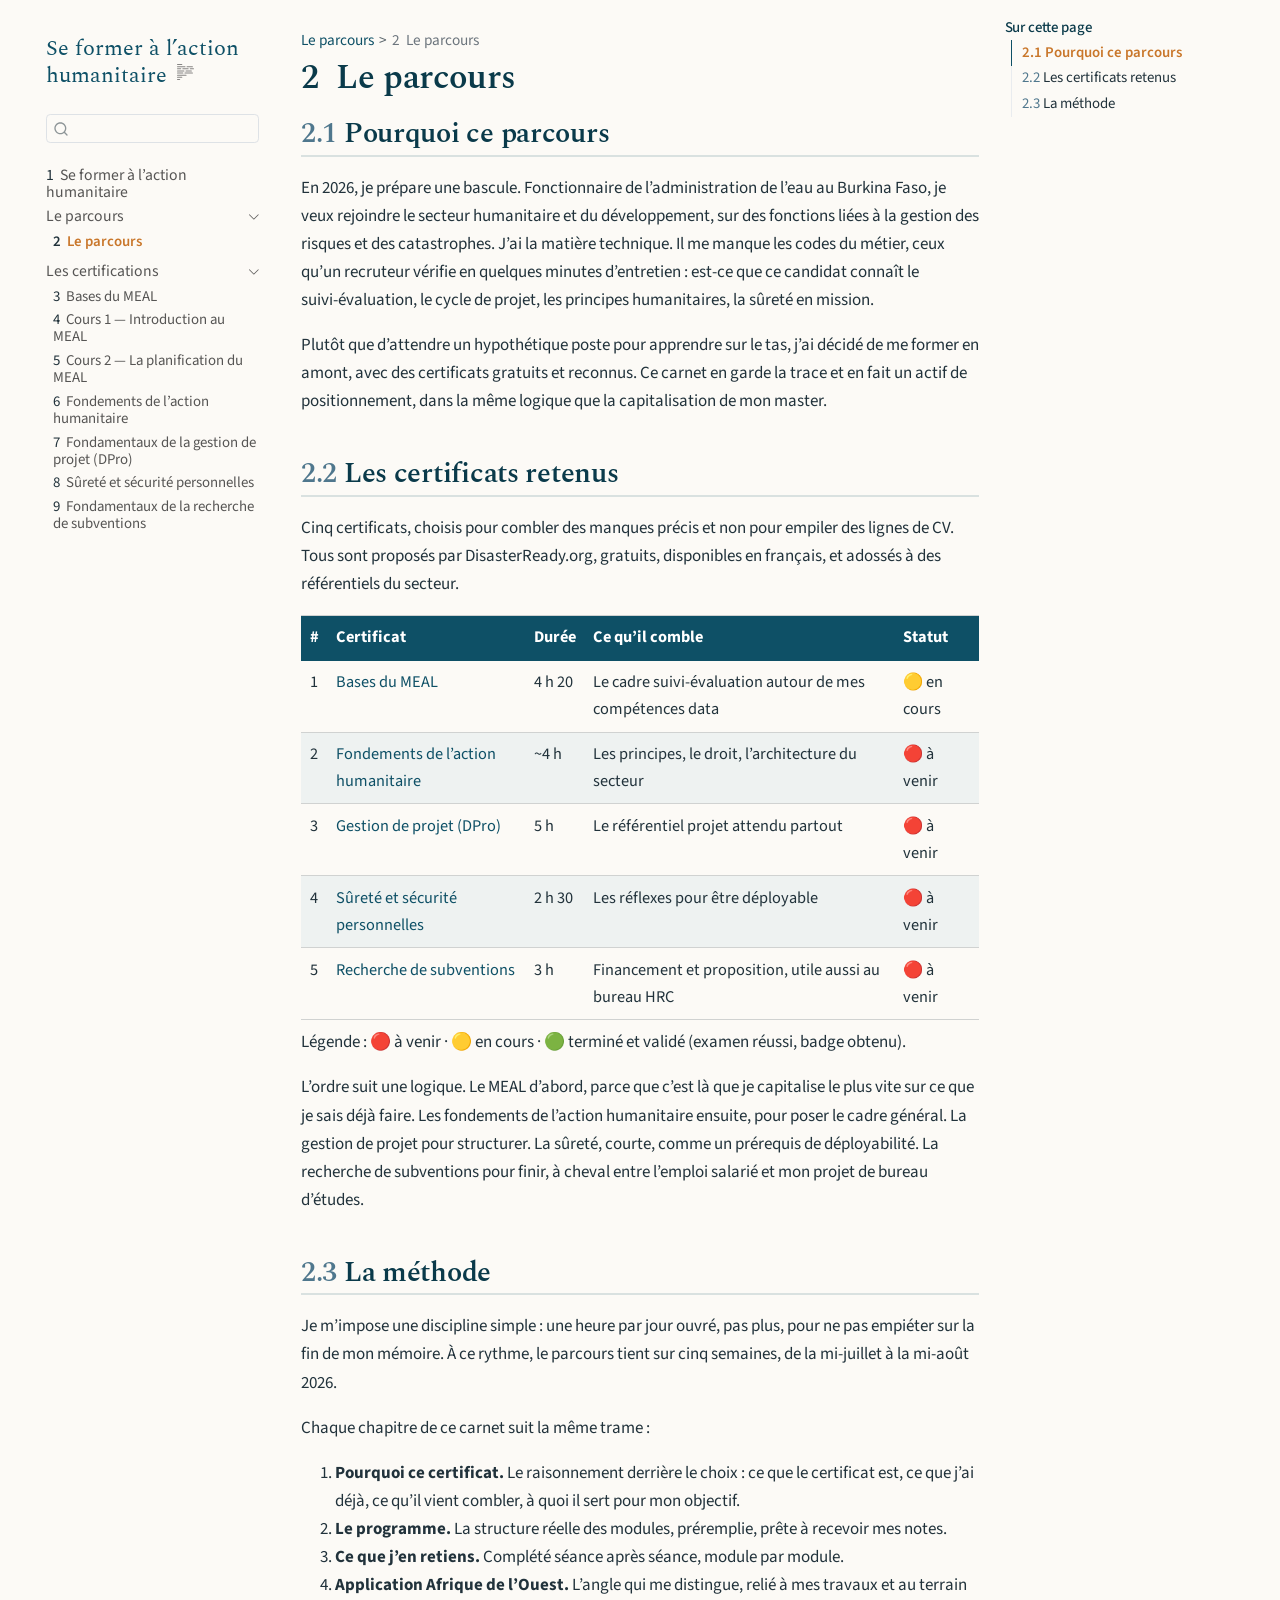
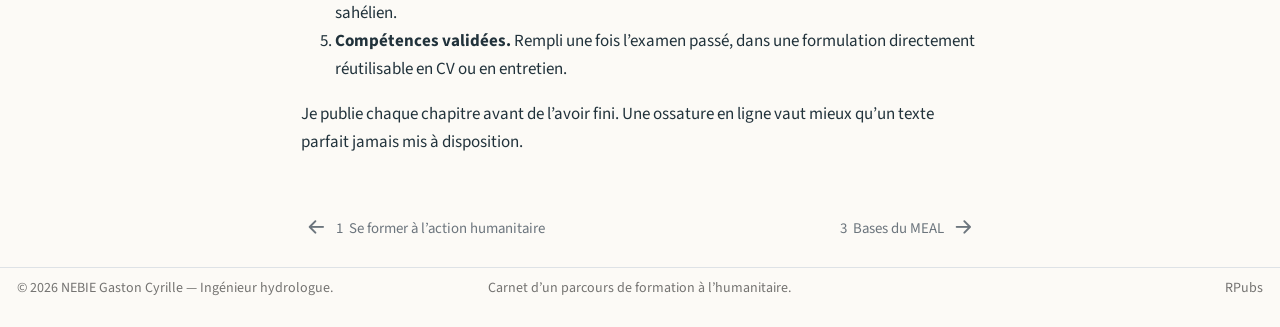
==== docs/00_le_parcours.html @ e4b35614 "Ajoute la fiche du cours 2 MEAL: la planification Fiche de revision autonome: plan de suivi et ses c" ====
<!DOCTYPE html>
<html xmlns="http://www.w3.org/1999/xhtml" lang="fr" xml:lang="fr"><head>

<meta charset="utf-8">
<meta name="generator" content="quarto-1.6.42">

<meta name="viewport" content="width=device-width, initial-scale=1.0, user-scalable=yes">


<title>2&nbsp; Le parcours – Se former à l'action humanitaire</title>
<style>
code{white-space: pre-wrap;}
span.smallcaps{font-variant: small-caps;}
div.columns{display: flex; gap: min(4vw, 1.5em);}
div.column{flex: auto; overflow-x: auto;}
div.hanging-indent{margin-left: 1.5em; text-indent: -1.5em;}
ul.task-list{list-style: none;}
ul.task-list li input[type="checkbox"] {
  width: 0.8em;
  margin: 0 0.8em 0.2em -1em; /* quarto-specific, see https://github.com/quarto-dev/quarto-cli/issues/4556 */ 
  vertical-align: middle;
}
</style>


<script src="site_libs/quarto-nav/quarto-nav.js"></script>
<script src="site_libs/quarto-nav/headroom.min.js"></script>
<script src="site_libs/clipboard/clipboard.min.js"></script>
<script src="site_libs/quarto-search/autocomplete.umd.js"></script>
<script src="site_libs/quarto-search/fuse.min.js"></script>
<script src="site_libs/quarto-search/quarto-search.js"></script>
<meta name="quarto:offset" content="./">
<link href="./01_meal.html" rel="next">
<link href="./index.html" rel="prev">
<script src="site_libs/quarto-html/quarto.js"></script>
<script src="site_libs/quarto-html/popper.min.js"></script>
<script src="site_libs/quarto-html/tippy.umd.min.js"></script>
<script src="site_libs/quarto-html/anchor.min.js"></script>
<link href="site_libs/quarto-html/tippy.css" rel="stylesheet">
<link href="site_libs/quarto-html/quarto-syntax-highlighting-2f5df379a58b258e96c21c0638c20c03.css" rel="stylesheet" id="quarto-text-highlighting-styles">
<script src="site_libs/bootstrap/bootstrap.min.js"></script>
<link href="site_libs/bootstrap/bootstrap-icons.css" rel="stylesheet">
<link href="site_libs/bootstrap/bootstrap-fc1f64c0cba864bbd228f80e6de6ca9a.min.css" rel="stylesheet" append-hash="true" id="quarto-bootstrap" data-mode="light">
<script id="quarto-search-options" type="application/json">{
  "location": "sidebar",
  "copy-button": false,
  "collapse-after": 3,
  "panel-placement": "start",
  "type": "textbox",
  "limit": 50,
  "keyboard-shortcut": [
    "f",
    "/",
    "s"
  ],
  "show-item-context": false,
  "language": {
    "search-no-results-text": "Pas de résultats",
    "search-matching-documents-text": "documents trouvés",
    "search-copy-link-title": "Copier le lien vers la recherche",
    "search-hide-matches-text": "Cacher les correspondances additionnelles",
    "search-more-match-text": "correspondance de plus dans ce document",
    "search-more-matches-text": "correspondances de plus dans ce document",
    "search-clear-button-title": "Effacer",
    "search-text-placeholder": "",
    "search-detached-cancel-button-title": "Annuler",
    "search-submit-button-title": "Envoyer",
    "search-label": "Recherche"
  }
}</script>


</head>

<body class="nav-sidebar floating">

<div id="quarto-search-results"></div>
  <header id="quarto-header" class="headroom fixed-top">
  <nav class="quarto-secondary-nav">
    <div class="container-fluid d-flex">
      <button type="button" class="quarto-btn-toggle btn" data-bs-toggle="collapse" role="button" data-bs-target=".quarto-sidebar-collapse-item" aria-controls="quarto-sidebar" aria-expanded="false" aria-label="Basculer la barre latérale" onclick="if (window.quartoToggleHeadroom) { window.quartoToggleHeadroom(); }">
        <i class="bi bi-layout-text-sidebar-reverse"></i>
      </button>
        <nav class="quarto-page-breadcrumbs" aria-label="breadcrumb"><ol class="breadcrumb"><li class="breadcrumb-item"><a href="./00_le_parcours.html">Le parcours</a></li><li class="breadcrumb-item"><a href="./00_le_parcours.html"><span class="chapter-number">2</span>&nbsp; <span class="chapter-title">Le parcours</span></a></li></ol></nav>
        <a class="flex-grow-1" role="navigation" data-bs-toggle="collapse" data-bs-target=".quarto-sidebar-collapse-item" aria-controls="quarto-sidebar" aria-expanded="false" aria-label="Basculer la barre latérale" onclick="if (window.quartoToggleHeadroom) { window.quartoToggleHeadroom(); }">      
        </a>
      <button type="button" class="btn quarto-search-button" aria-label="Recherche" onclick="window.quartoOpenSearch();">
        <i class="bi bi-search"></i>
      </button>
    </div>
  </nav>
</header>
<!-- content -->
<div id="quarto-content" class="quarto-container page-columns page-rows-contents page-layout-article">
<!-- sidebar -->
  <nav id="quarto-sidebar" class="sidebar collapse collapse-horizontal quarto-sidebar-collapse-item sidebar-navigation floating overflow-auto">
    <div class="pt-lg-2 mt-2 text-left sidebar-header">
    <div class="sidebar-title mb-0 py-0">
      <a href="./">Se former à l’action humanitaire</a> 
        <div class="sidebar-tools-main">
  <a href="" class="quarto-reader-toggle quarto-navigation-tool px-1" onclick="window.quartoToggleReader(); return false;" title="Basculer en mode lecteur">
  <div class="quarto-reader-toggle-btn">
  <i class="bi"></i>
  </div>
</a>
</div>
    </div>
      </div>
        <div class="mt-2 flex-shrink-0 align-items-center">
        <div class="sidebar-search">
        <div id="quarto-search" class="" title="Recherche"></div>
        </div>
        </div>
    <div class="sidebar-menu-container"> 
    <ul class="list-unstyled mt-1">
        <li class="sidebar-item">
  <div class="sidebar-item-container"> 
  <a href="./index.html" class="sidebar-item-text sidebar-link">
 <span class="menu-text"><span class="chapter-number">1</span>&nbsp; <span class="chapter-title">Se former à l’action humanitaire</span></span></a>
  </div>
</li>
        <li class="sidebar-item sidebar-item-section">
      <div class="sidebar-item-container"> 
            <a class="sidebar-item-text sidebar-link text-start" data-bs-toggle="collapse" data-bs-target="#quarto-sidebar-section-1" role="navigation" aria-expanded="true">
 <span class="menu-text">Le parcours</span></a>
          <a class="sidebar-item-toggle text-start" data-bs-toggle="collapse" data-bs-target="#quarto-sidebar-section-1" role="navigation" aria-expanded="true" aria-label="Basculer la section">
            <i class="bi bi-chevron-right ms-2"></i>
          </a> 
      </div>
      <ul id="quarto-sidebar-section-1" class="collapse list-unstyled sidebar-section depth1 show">  
          <li class="sidebar-item">
  <div class="sidebar-item-container"> 
  <a href="./00_le_parcours.html" class="sidebar-item-text sidebar-link active">
 <span class="menu-text"><span class="chapter-number">2</span>&nbsp; <span class="chapter-title">Le parcours</span></span></a>
  </div>
</li>
      </ul>
  </li>
        <li class="sidebar-item sidebar-item-section">
      <div class="sidebar-item-container"> 
            <a class="sidebar-item-text sidebar-link text-start" data-bs-toggle="collapse" data-bs-target="#quarto-sidebar-section-2" role="navigation" aria-expanded="true">
 <span class="menu-text">Les certifications</span></a>
          <a class="sidebar-item-toggle text-start" data-bs-toggle="collapse" data-bs-target="#quarto-sidebar-section-2" role="navigation" aria-expanded="true" aria-label="Basculer la section">
            <i class="bi bi-chevron-right ms-2"></i>
          </a> 
      </div>
      <ul id="quarto-sidebar-section-2" class="collapse list-unstyled sidebar-section depth1 show">  
          <li class="sidebar-item">
  <div class="sidebar-item-container"> 
  <a href="./01_meal.html" class="sidebar-item-text sidebar-link">
 <span class="menu-text"><span class="chapter-number">3</span>&nbsp; <span class="chapter-title">Bases du MEAL</span></span></a>
  </div>
</li>
          <li class="sidebar-item">
  <div class="sidebar-item-container"> 
  <a href="./01_meal_c1_introduction.html" class="sidebar-item-text sidebar-link">
 <span class="menu-text"><span class="chapter-number">4</span>&nbsp; <span class="chapter-title">Cours 1 — Introduction au MEAL</span></span></a>
  </div>
</li>
          <li class="sidebar-item">
  <div class="sidebar-item-container"> 
  <a href="./01_meal_c2_planification.html" class="sidebar-item-text sidebar-link">
 <span class="menu-text"><span class="chapter-number">5</span>&nbsp; <span class="chapter-title">Cours 2 — La planification du MEAL</span></span></a>
  </div>
</li>
          <li class="sidebar-item">
  <div class="sidebar-item-container"> 
  <a href="./02_action_humanitaire.html" class="sidebar-item-text sidebar-link">
 <span class="menu-text"><span class="chapter-number">6</span>&nbsp; <span class="chapter-title">Fondements de l’action humanitaire</span></span></a>
  </div>
</li>
          <li class="sidebar-item">
  <div class="sidebar-item-container"> 
  <a href="./03_gestion_projet.html" class="sidebar-item-text sidebar-link">
 <span class="menu-text"><span class="chapter-number">7</span>&nbsp; <span class="chapter-title">Fondamentaux de la gestion de projet (DPro)</span></span></a>
  </div>
</li>
          <li class="sidebar-item">
  <div class="sidebar-item-container"> 
  <a href="./04_surete_securite.html" class="sidebar-item-text sidebar-link">
 <span class="menu-text"><span class="chapter-number">8</span>&nbsp; <span class="chapter-title">Sûreté et sécurité personnelles</span></span></a>
  </div>
</li>
          <li class="sidebar-item">
  <div class="sidebar-item-container"> 
  <a href="./05_recherche_subventions.html" class="sidebar-item-text sidebar-link">
 <span class="menu-text"><span class="chapter-number">9</span>&nbsp; <span class="chapter-title">Fondamentaux de la recherche de subventions</span></span></a>
  </div>
</li>
      </ul>
  </li>
    </ul>
    </div>
</nav>
<div id="quarto-sidebar-glass" class="quarto-sidebar-collapse-item" data-bs-toggle="collapse" data-bs-target=".quarto-sidebar-collapse-item"></div>
<!-- margin-sidebar -->
    <div id="quarto-margin-sidebar" class="sidebar margin-sidebar">
        <nav id="TOC" role="doc-toc" class="toc-active">
    <h2 id="toc-title">Sur cette page</h2>
   
  <ul>
  <li><a href="#pourquoi-ce-parcours" id="toc-pourquoi-ce-parcours" class="nav-link active" data-scroll-target="#pourquoi-ce-parcours"><span class="header-section-number">2.1</span> Pourquoi ce parcours</a></li>
  <li><a href="#les-certificats-retenus" id="toc-les-certificats-retenus" class="nav-link" data-scroll-target="#les-certificats-retenus"><span class="header-section-number">2.2</span> Les certificats retenus</a></li>
  <li><a href="#la-méthode" id="toc-la-méthode" class="nav-link" data-scroll-target="#la-méthode"><span class="header-section-number">2.3</span> La méthode</a></li>
  </ul>
</nav>
    </div>
<!-- main -->
<main class="content" id="quarto-document-content">

<header id="title-block-header" class="quarto-title-block default"><nav class="quarto-page-breadcrumbs quarto-title-breadcrumbs d-none d-lg-block" aria-label="breadcrumb"><ol class="breadcrumb"><li class="breadcrumb-item"><a href="./00_le_parcours.html">Le parcours</a></li><li class="breadcrumb-item"><a href="./00_le_parcours.html"><span class="chapter-number">2</span>&nbsp; <span class="chapter-title">Le parcours</span></a></li></ol></nav>
<div class="quarto-title">
<h1 class="title"><span class="chapter-number">2</span>&nbsp; <span class="chapter-title">Le parcours</span></h1>
</div>



<div class="quarto-title-meta">

    
  
    
  </div>
  


</header>


<section id="pourquoi-ce-parcours" class="level2" data-number="2.1">
<h2 data-number="2.1" class="anchored" data-anchor-id="pourquoi-ce-parcours"><span class="header-section-number">2.1</span> Pourquoi ce parcours</h2>
<p>En 2026, je prépare une bascule. Fonctionnaire de l’administration de l’eau au Burkina Faso, je veux rejoindre le secteur humanitaire et du développement, sur des fonctions liées à la gestion des risques et des catastrophes. J’ai la matière technique. Il me manque les codes du métier, ceux qu’un recruteur vérifie en quelques minutes d’entretien : est-ce que ce candidat connaît le suivi-évaluation, le cycle de projet, les principes humanitaires, la sûreté en mission.</p>
<p>Plutôt que d’attendre un hypothétique poste pour apprendre sur le tas, j’ai décidé de me former en amont, avec des certificats gratuits et reconnus. Ce carnet en garde la trace et en fait un actif de positionnement, dans la même logique que la capitalisation de mon master.</p>
</section>
<section id="les-certificats-retenus" class="level2" data-number="2.2">
<h2 data-number="2.2" class="anchored" data-anchor-id="les-certificats-retenus"><span class="header-section-number">2.2</span> Les certificats retenus</h2>
<p>Cinq certificats, choisis pour combler des manques précis et non pour empiler des lignes de CV. Tous sont proposés par DisasterReady.org, gratuits, disponibles en français, et adossés à des référentiels du secteur.</p>
<table class="caption-top table">
<thead>
<tr class="header">
<th>#</th>
<th>Certificat</th>
<th>Durée</th>
<th>Ce qu’il comble</th>
<th>Statut</th>
</tr>
</thead>
<tbody>
<tr class="odd">
<td>1</td>
<td><a href="./01_meal.html">Bases du MEAL</a></td>
<td>4 h 20</td>
<td>Le cadre suivi-évaluation autour de mes compétences data</td>
<td>🟡 en cours</td>
</tr>
<tr class="even">
<td>2</td>
<td><a href="./02_action_humanitaire.html">Fondements de l’action humanitaire</a></td>
<td>~4 h</td>
<td>Les principes, le droit, l’architecture du secteur</td>
<td>🔴 à venir</td>
</tr>
<tr class="odd">
<td>3</td>
<td><a href="./03_gestion_projet.html">Gestion de projet (DPro)</a></td>
<td>5 h</td>
<td>Le référentiel projet attendu partout</td>
<td>🔴 à venir</td>
</tr>
<tr class="even">
<td>4</td>
<td><a href="./04_surete_securite.html">Sûreté et sécurité personnelles</a></td>
<td>2 h 30</td>
<td>Les réflexes pour être déployable</td>
<td>🔴 à venir</td>
</tr>
<tr class="odd">
<td>5</td>
<td><a href="./05_recherche_subventions.html">Recherche de subventions</a></td>
<td>3 h</td>
<td>Financement et proposition, utile aussi au bureau HRC</td>
<td>🔴 à venir</td>
</tr>
</tbody>
</table>
<p>Légende : 🔴 à venir · 🟡 en cours · 🟢 terminé et validé (examen réussi, badge obtenu).</p>
<p>L’ordre suit une logique. Le MEAL d’abord, parce que c’est là que je capitalise le plus vite sur ce que je sais déjà faire. Les fondements de l’action humanitaire ensuite, pour poser le cadre général. La gestion de projet pour structurer. La sûreté, courte, comme un prérequis de déployabilité. La recherche de subventions pour finir, à cheval entre l’emploi salarié et mon projet de bureau d’études.</p>
</section>
<section id="la-méthode" class="level2" data-number="2.3">
<h2 data-number="2.3" class="anchored" data-anchor-id="la-méthode"><span class="header-section-number">2.3</span> La méthode</h2>
<p>Je m’impose une discipline simple : une heure par jour ouvré, pas plus, pour ne pas empiéter sur la fin de mon mémoire. À ce rythme, le parcours tient sur cinq semaines, de la mi-juillet à la mi-août 2026.</p>
<p>Chaque chapitre de ce carnet suit la même trame :</p>
<ol type="1">
<li><strong>Pourquoi ce certificat.</strong> Le raisonnement derrière le choix : ce que le certificat est, ce que j’ai déjà, ce qu’il vient combler, à quoi il sert pour mon objectif.</li>
<li><strong>Le programme.</strong> La structure réelle des modules, préremplie, prête à recevoir mes notes.</li>
<li><strong>Ce que j’en retiens.</strong> Complété séance après séance, module par module.</li>
<li><strong>Application Afrique de l’Ouest.</strong> L’angle qui me distingue, relié à mes travaux et au terrain sahélien.</li>
<li><strong>Compétences validées.</strong> Rempli une fois l’examen passé, dans une formulation directement réutilisable en CV ou en entretien.</li>
</ol>
<p>Je publie chaque chapitre avant de l’avoir fini. Une ossature en ligne vaut mieux qu’un texte parfait jamais mis à disposition.</p>


</section>

</main> <!-- /main -->
<script id="quarto-html-after-body" type="application/javascript">
window.document.addEventListener("DOMContentLoaded", function (event) {
  const toggleBodyColorMode = (bsSheetEl) => {
    const mode = bsSheetEl.getAttribute("data-mode");
    const bodyEl = window.document.querySelector("body");
    if (mode === "dark") {
      bodyEl.classList.add("quarto-dark");
      bodyEl.classList.remove("quarto-light");
    } else {
      bodyEl.classList.add("quarto-light");
      bodyEl.classList.remove("quarto-dark");
    }
  }
  const toggleBodyColorPrimary = () => {
    const bsSheetEl = window.document.querySelector("link#quarto-bootstrap");
    if (bsSheetEl) {
      toggleBodyColorMode(bsSheetEl);
    }
  }
  toggleBodyColorPrimary();  
  const icon = "";
  const anchorJS = new window.AnchorJS();
  anchorJS.options = {
    placement: 'right',
    icon: icon
  };
  anchorJS.add('.anchored');
  const isCodeAnnotation = (el) => {
    for (const clz of el.classList) {
      if (clz.startsWith('code-annotation-')) {                     
        return true;
      }
    }
    return false;
  }
  const onCopySuccess = function(e) {
    // button target
    const button = e.trigger;
    // don't keep focus
    button.blur();
    // flash "checked"
    button.classList.add('code-copy-button-checked');
    var currentTitle = button.getAttribute("title");
    button.setAttribute("title", "Copié");
    let tooltip;
    if (window.bootstrap) {
      button.setAttribute("data-bs-toggle", "tooltip");
      button.setAttribute("data-bs-placement", "left");
      button.setAttribute("data-bs-title", "Copié");
      tooltip = new bootstrap.Tooltip(button, 
        { trigger: "manual", 
          customClass: "code-copy-button-tooltip",
          offset: [0, -8]});
      tooltip.show();    
    }
    setTimeout(function() {
      if (tooltip) {
        tooltip.hide();
        button.removeAttribute("data-bs-title");
        button.removeAttribute("data-bs-toggle");
        button.removeAttribute("data-bs-placement");
      }
      button.setAttribute("title", currentTitle);
      button.classList.remove('code-copy-button-checked');
    }, 1000);
    // clear code selection
    e.clearSelection();
  }
  const getTextToCopy = function(trigger) {
      const codeEl = trigger.previousElementSibling.cloneNode(true);
      for (const childEl of codeEl.children) {
        if (isCodeAnnotation(childEl)) {
          childEl.remove();
        }
      }
      return codeEl.innerText;
  }
  const clipboard = new window.ClipboardJS('.code-copy-button:not([data-in-quarto-modal])', {
    text: getTextToCopy
  });
  clipboard.on('success', onCopySuccess);
  if (window.document.getElementById('quarto-embedded-source-code-modal')) {
    const clipboardModal = new window.ClipboardJS('.code-copy-button[data-in-quarto-modal]', {
      text: getTextToCopy,
      container: window.document.getElementById('quarto-embedded-source-code-modal')
    });
    clipboardModal.on('success', onCopySuccess);
  }
    var localhostRegex = new RegExp(/^(?:http|https):\/\/localhost\:?[0-9]*\//);
    var mailtoRegex = new RegExp(/^mailto:/);
      var filterRegex = new RegExp('/' + window.location.host + '/');
    var isInternal = (href) => {
        return filterRegex.test(href) || localhostRegex.test(href) || mailtoRegex.test(href);
    }
    // Inspect non-navigation links and adorn them if external
 	var links = window.document.querySelectorAll('a[href]:not(.nav-link):not(.navbar-brand):not(.toc-action):not(.sidebar-link):not(.sidebar-item-toggle):not(.pagination-link):not(.no-external):not([aria-hidden]):not(.dropdown-item):not(.quarto-navigation-tool):not(.about-link)');
    for (var i=0; i<links.length; i++) {
      const link = links[i];
      if (!isInternal(link.href)) {
        // undo the damage that might have been done by quarto-nav.js in the case of
        // links that we want to consider external
        if (link.dataset.originalHref !== undefined) {
          link.href = link.dataset.originalHref;
        }
      }
    }
  function tippyHover(el, contentFn, onTriggerFn, onUntriggerFn) {
    const config = {
      allowHTML: true,
      maxWidth: 500,
      delay: 100,
      arrow: false,
      appendTo: function(el) {
          return el.parentElement;
      },
      interactive: true,
      interactiveBorder: 10,
      theme: 'quarto',
      placement: 'bottom-start',
    };
    if (contentFn) {
      config.content = contentFn;
    }
    if (onTriggerFn) {
      config.onTrigger = onTriggerFn;
    }
    if (onUntriggerFn) {
      config.onUntrigger = onUntriggerFn;
    }
    window.tippy(el, config); 
  }
  const noterefs = window.document.querySelectorAll('a[role="doc-noteref"]');
  for (var i=0; i<noterefs.length; i++) {
    const ref = noterefs[i];
    tippyHover(ref, function() {
      // use id or data attribute instead here
      let href = ref.getAttribute('data-footnote-href') || ref.getAttribute('href');
      try { href = new URL(href).hash; } catch {}
      const id = href.replace(/^#\/?/, "");
      const note = window.document.getElementById(id);
      if (note) {
        return note.innerHTML;
      } else {
        return "";
      }
    });
  }
  const xrefs = window.document.querySelectorAll('a.quarto-xref');
  const processXRef = (id, note) => {
    // Strip column container classes
    const stripColumnClz = (el) => {
      el.classList.remove("page-full", "page-columns");
      if (el.children) {
        for (const child of el.children) {
          stripColumnClz(child);
        }
      }
    }
    stripColumnClz(note)
    if (id === null || id.startsWith('sec-')) {
      // Special case sections, only their first couple elements
      const container = document.createElement("div");
      if (note.children && note.children.length > 2) {
        container.appendChild(note.children[0].cloneNode(true));
        for (let i = 1; i < note.children.length; i++) {
          const child = note.children[i];
          if (child.tagName === "P" && child.innerText === "") {
            continue;
          } else {
            container.appendChild(child.cloneNode(true));
            break;
          }
        }
        if (window.Quarto?.typesetMath) {
          window.Quarto.typesetMath(container);
        }
        return container.innerHTML
      } else {
        if (window.Quarto?.typesetMath) {
          window.Quarto.typesetMath(note);
        }
        return note.innerHTML;
      }
    } else {
      // Remove any anchor links if they are present
      const anchorLink = note.querySelector('a.anchorjs-link');
      if (anchorLink) {
        anchorLink.remove();
      }
      if (window.Quarto?.typesetMath) {
        window.Quarto.typesetMath(note);
      }
      if (note.classList.contains("callout")) {
        return note.outerHTML;
      } else {
        return note.innerHTML;
      }
    }
  }
  for (var i=0; i<xrefs.length; i++) {
    const xref = xrefs[i];
    tippyHover(xref, undefined, function(instance) {
      instance.disable();
      let url = xref.getAttribute('href');
      let hash = undefined; 
      if (url.startsWith('#')) {
        hash = url;
      } else {
        try { hash = new URL(url).hash; } catch {}
      }
      if (hash) {
        const id = hash.replace(/^#\/?/, "");
        const note = window.document.getElementById(id);
        if (note !== null) {
          try {
            const html = processXRef(id, note.cloneNode(true));
            instance.setContent(html);
          } finally {
            instance.enable();
            instance.show();
          }
        } else {
          // See if we can fetch this
          fetch(url.split('#')[0])
          .then(res => res.text())
          .then(html => {
            const parser = new DOMParser();
            const htmlDoc = parser.parseFromString(html, "text/html");
            const note = htmlDoc.getElementById(id);
            if (note !== null) {
              const html = processXRef(id, note);
              instance.setContent(html);
            } 
          }).finally(() => {
            instance.enable();
            instance.show();
          });
        }
      } else {
        // See if we can fetch a full url (with no hash to target)
        // This is a special case and we should probably do some content thinning / targeting
        fetch(url)
        .then(res => res.text())
        .then(html => {
          const parser = new DOMParser();
          const htmlDoc = parser.parseFromString(html, "text/html");
          const note = htmlDoc.querySelector('main.content');
          if (note !== null) {
            // This should only happen for chapter cross references
            // (since there is no id in the URL)
            // remove the first header
            if (note.children.length > 0 && note.children[0].tagName === "HEADER") {
              note.children[0].remove();
            }
            const html = processXRef(null, note);
            instance.setContent(html);
          } 
        }).finally(() => {
          instance.enable();
          instance.show();
        });
      }
    }, function(instance) {
    });
  }
      let selectedAnnoteEl;
      const selectorForAnnotation = ( cell, annotation) => {
        let cellAttr = 'data-code-cell="' + cell + '"';
        let lineAttr = 'data-code-annotation="' +  annotation + '"';
        const selector = 'span[' + cellAttr + '][' + lineAttr + ']';
        return selector;
      }
      const selectCodeLines = (annoteEl) => {
        const doc = window.document;
        const targetCell = annoteEl.getAttribute("data-target-cell");
        const targetAnnotation = annoteEl.getAttribute("data-target-annotation");
        const annoteSpan = window.document.querySelector(selectorForAnnotation(targetCell, targetAnnotation));
        const lines = annoteSpan.getAttribute("data-code-lines").split(",");
        const lineIds = lines.map((line) => {
          return targetCell + "-" + line;
        })
        let top = null;
        let height = null;
        let parent = null;
        if (lineIds.length > 0) {
            //compute the position of the single el (top and bottom and make a div)
            const el = window.document.getElementById(lineIds[0]);
            top = el.offsetTop;
            height = el.offsetHeight;
            parent = el.parentElement.parentElement;
          if (lineIds.length > 1) {
            const lastEl = window.document.getElementById(lineIds[lineIds.length - 1]);
            const bottom = lastEl.offsetTop + lastEl.offsetHeight;
            height = bottom - top;
          }
          if (top !== null && height !== null && parent !== null) {
            // cook up a div (if necessary) and position it 
            let div = window.document.getElementById("code-annotation-line-highlight");
            if (div === null) {
              div = window.document.createElement("div");
              div.setAttribute("id", "code-annotation-line-highlight");
              div.style.position = 'absolute';
              parent.appendChild(div);
            }
            div.style.top = top - 2 + "px";
            div.style.height = height + 4 + "px";
            div.style.left = 0;
            let gutterDiv = window.document.getElementById("code-annotation-line-highlight-gutter");
            if (gutterDiv === null) {
              gutterDiv = window.document.createElement("div");
              gutterDiv.setAttribute("id", "code-annotation-line-highlight-gutter");
              gutterDiv.style.position = 'absolute';
              const codeCell = window.document.getElementById(targetCell);
              const gutter = codeCell.querySelector('.code-annotation-gutter');
              gutter.appendChild(gutterDiv);
            }
            gutterDiv.style.top = top - 2 + "px";
            gutterDiv.style.height = height + 4 + "px";
          }
          selectedAnnoteEl = annoteEl;
        }
      };
      const unselectCodeLines = () => {
        const elementsIds = ["code-annotation-line-highlight", "code-annotation-line-highlight-gutter"];
        elementsIds.forEach((elId) => {
          const div = window.document.getElementById(elId);
          if (div) {
            div.remove();
          }
        });
        selectedAnnoteEl = undefined;
      };
        // Handle positioning of the toggle
    window.addEventListener(
      "resize",
      throttle(() => {
        elRect = undefined;
        if (selectedAnnoteEl) {
          selectCodeLines(selectedAnnoteEl);
        }
      }, 10)
    );
    function throttle(fn, ms) {
    let throttle = false;
    let timer;
      return (...args) => {
        if(!throttle) { // first call gets through
            fn.apply(this, args);
            throttle = true;
        } else { // all the others get throttled
            if(timer) clearTimeout(timer); // cancel #2
            timer = setTimeout(() => {
              fn.apply(this, args);
              timer = throttle = false;
            }, ms);
        }
      };
    }
      // Attach click handler to the DT
      const annoteDls = window.document.querySelectorAll('dt[data-target-cell]');
      for (const annoteDlNode of annoteDls) {
        annoteDlNode.addEventListener('click', (event) => {
          const clickedEl = event.target;
          if (clickedEl !== selectedAnnoteEl) {
            unselectCodeLines();
            const activeEl = window.document.querySelector('dt[data-target-cell].code-annotation-active');
            if (activeEl) {
              activeEl.classList.remove('code-annotation-active');
            }
            selectCodeLines(clickedEl);
            clickedEl.classList.add('code-annotation-active');
          } else {
            // Unselect the line
            unselectCodeLines();
            clickedEl.classList.remove('code-annotation-active');
          }
        });
      }
  const findCites = (el) => {
    const parentEl = el.parentElement;
    if (parentEl) {
      const cites = parentEl.dataset.cites;
      if (cites) {
        return {
          el,
          cites: cites.split(' ')
        };
      } else {
        return findCites(el.parentElement)
      }
    } else {
      return undefined;
    }
  };
  var bibliorefs = window.document.querySelectorAll('a[role="doc-biblioref"]');
  for (var i=0; i<bibliorefs.length; i++) {
    const ref = bibliorefs[i];
    const citeInfo = findCites(ref);
    if (citeInfo) {
      tippyHover(citeInfo.el, function() {
        var popup = window.document.createElement('div');
        citeInfo.cites.forEach(function(cite) {
          var citeDiv = window.document.createElement('div');
          citeDiv.classList.add('hanging-indent');
          citeDiv.classList.add('csl-entry');
          var biblioDiv = window.document.getElementById('ref-' + cite);
          if (biblioDiv) {
            citeDiv.innerHTML = biblioDiv.innerHTML;
          }
          popup.appendChild(citeDiv);
        });
        return popup.innerHTML;
      });
    }
  }
});
</script>
<nav class="page-navigation">
  <div class="nav-page nav-page-previous">
      <a href="./index.html" class="pagination-link" aria-label="Se former à l'action humanitaire">
        <i class="bi bi-arrow-left-short"></i> <span class="nav-page-text"><span class="chapter-number">1</span>&nbsp; <span class="chapter-title">Se former à l’action humanitaire</span></span>
      </a>          
  </div>
  <div class="nav-page nav-page-next">
      <a href="./01_meal.html" class="pagination-link" aria-label="Bases du MEAL">
        <span class="nav-page-text"><span class="chapter-number">3</span>&nbsp; <span class="chapter-title">Bases du MEAL</span></span> <i class="bi bi-arrow-right-short"></i>
      </a>
  </div>
</nav>
</div> <!-- /content -->
<footer class="footer">
  <div class="nav-footer">
    <div class="nav-footer-left">
<p>© 2026 NEBIE Gaston Cyrille — Ingénieur hydrologue.</p>
</div>   
    <div class="nav-footer-center">
<p>Carnet d’un parcours de formation à l’humanitaire.</p>
</div>
    <div class="nav-footer-right">
<p><a href="https://rpubs.com/nebiegc">RPubs</a></p>
</div>
  </div>
</footer>




</body></html>
---- docs/site_libs/quarto-html/tippy.css ----
.tippy-box[data-animation=fade][data-state=hidden]{opacity:0}[data-tippy-root]{max-width:calc(100vw - 10px)}.tippy-box{position:relative;background-color:#333;color:#fff;border-radius:4px;font-size:14px;line-height:1.4;white-space:normal;outline:0;transition-property:transform,visibility,opacity}.tippy-box[data-placement^=top]>.tippy-arrow{bottom:0}.tippy-box[data-placement^=top]>.tippy-arrow:before{bottom:-7px;left:0;border-width:8px 8px 0;border-top-color:initial;transform-origin:center top}.tippy-box[data-placement^=bottom]>.tippy-arrow{top:0}.tippy-box[data-placement^=bottom]>.tippy-arrow:before{top:-7px;left:0;border-width:0 8px 8px;border-bottom-color:initial;transform-origin:center bottom}.tippy-box[data-placement^=left]>.tippy-arrow{right:0}.tippy-box[data-placement^=left]>.tippy-arrow:before{border-width:8px 0 8px 8px;border-left-color:initial;right:-7px;transform-origin:center left}.tippy-box[data-placement^=right]>.tippy-arrow{left:0}.tippy-box[data-placement^=right]>.tippy-arrow:before{left:-7px;border-width:8px 8px 8px 0;border-right-color:initial;transform-origin:center right}.tippy-box[data-inertia][data-state=visible]{transition-timing-function:cubic-bezier(.54,1.5,.38,1.11)}.tippy-arrow{width:16px;height:16px;color:#333}.tippy-arrow:before{content:"";position:absolute;border-color:transparent;border-style:solid}.tippy-content{position:relative;padding:5px 9px;z-index:1}
---- docs/site_libs/quarto-html/quarto-syntax-highlighting-2f5df379a58b258e96c21c0638c20c03.css ----
/* quarto syntax highlight colors */
:root {
  --quarto-hl-ot-color: #003B4F;
  --quarto-hl-at-color: #657422;
  --quarto-hl-ss-color: #20794D;
  --quarto-hl-an-color: #5E5E5E;
  --quarto-hl-fu-color: #4758AB;
  --quarto-hl-st-color: #20794D;
  --quarto-hl-cf-color: #003B4F;
  --quarto-hl-op-color: #5E5E5E;
  --quarto-hl-er-color: #AD0000;
  --quarto-hl-bn-color: #AD0000;
  --quarto-hl-al-color: #AD0000;
  --quarto-hl-va-color: #111111;
  --quarto-hl-bu-color: inherit;
  --quarto-hl-ex-color: inherit;
  --quarto-hl-pp-color: #AD0000;
  --quarto-hl-in-color: #5E5E5E;
  --quarto-hl-vs-color: #20794D;
  --quarto-hl-wa-color: #5E5E5E;
  --quarto-hl-do-color: #5E5E5E;
  --quarto-hl-im-color: #00769E;
  --quarto-hl-ch-color: #20794D;
  --quarto-hl-dt-color: #AD0000;
  --quarto-hl-fl-color: #AD0000;
  --quarto-hl-co-color: #5E5E5E;
  --quarto-hl-cv-color: #5E5E5E;
  --quarto-hl-cn-color: #8f5902;
  --quarto-hl-sc-color: #5E5E5E;
  --quarto-hl-dv-color: #AD0000;
  --quarto-hl-kw-color: #003B4F;
}

/* other quarto variables */
:root {
  --quarto-font-monospace: SFMono-Regular, Menlo, Monaco, Consolas, "Liberation Mono", "Courier New", monospace;
}

pre > code.sourceCode > span {
  color: #003B4F;
}

code span {
  color: #003B4F;
}

code.sourceCode > span {
  color: #003B4F;
}

div.sourceCode,
div.sourceCode pre.sourceCode {
  color: #003B4F;
}

code span.ot {
  color: #003B4F;
  font-style: inherit;
}

code span.at {
  color: #657422;
  font-style: inherit;
}

code span.ss {
  color: #20794D;
  font-style: inherit;
}

code span.an {
  color: #5E5E5E;
  font-style: inherit;
}

code span.fu {
  color: #4758AB;
  font-style: inherit;
}

code span.st {
  color: #20794D;
  font-style: inherit;
}

code span.cf {
  color: #003B4F;
  font-weight: bold;
  font-style: inherit;
}

code span.op {
  color: #5E5E5E;
  font-style: inherit;
}

code span.er {
  color: #AD0000;
  font-style: inherit;
}

code span.bn {
  color: #AD0000;
  font-style: inherit;
}

code span.al {
  color: #AD0000;
  font-style: inherit;
}

code span.va {
  color: #111111;
  font-style: inherit;
}

code span.bu {
  font-style: inherit;
}

code span.ex {
  font-style: inherit;
}

code span.pp {
  color: #AD0000;
  font-style: inherit;
}

code span.in {
  color: #5E5E5E;
  font-style: inherit;
}

code span.vs {
  color: #20794D;
  font-style: inherit;
}

code span.wa {
  color: #5E5E5E;
  font-style: italic;
}

code span.do {
  color: #5E5E5E;
  font-style: italic;
}

code span.im {
  color: #00769E;
  font-style: inherit;
}

code span.ch {
  color: #20794D;
  font-style: inherit;
}

code span.dt {
  color: #AD0000;
  font-style: inherit;
}

code span.fl {
  color: #AD0000;
  font-style: inherit;
}

code span.co {
  color: #5E5E5E;
  font-style: inherit;
}

code span.cv {
  color: #5E5E5E;
  font-style: italic;
}

code span.cn {
  color: #8f5902;
  font-style: inherit;
}

code span.sc {
  color: #5E5E5E;
  font-style: inherit;
}

code span.dv {
  color: #AD0000;
  font-style: inherit;
}

code span.kw {
  color: #003B4F;
  font-weight: bold;
  font-style: inherit;
}

.prevent-inlining {
  content: "</";
}

/*# sourceMappingURL=35eb38a806ee71ea6d2563be2308c832.css.map */
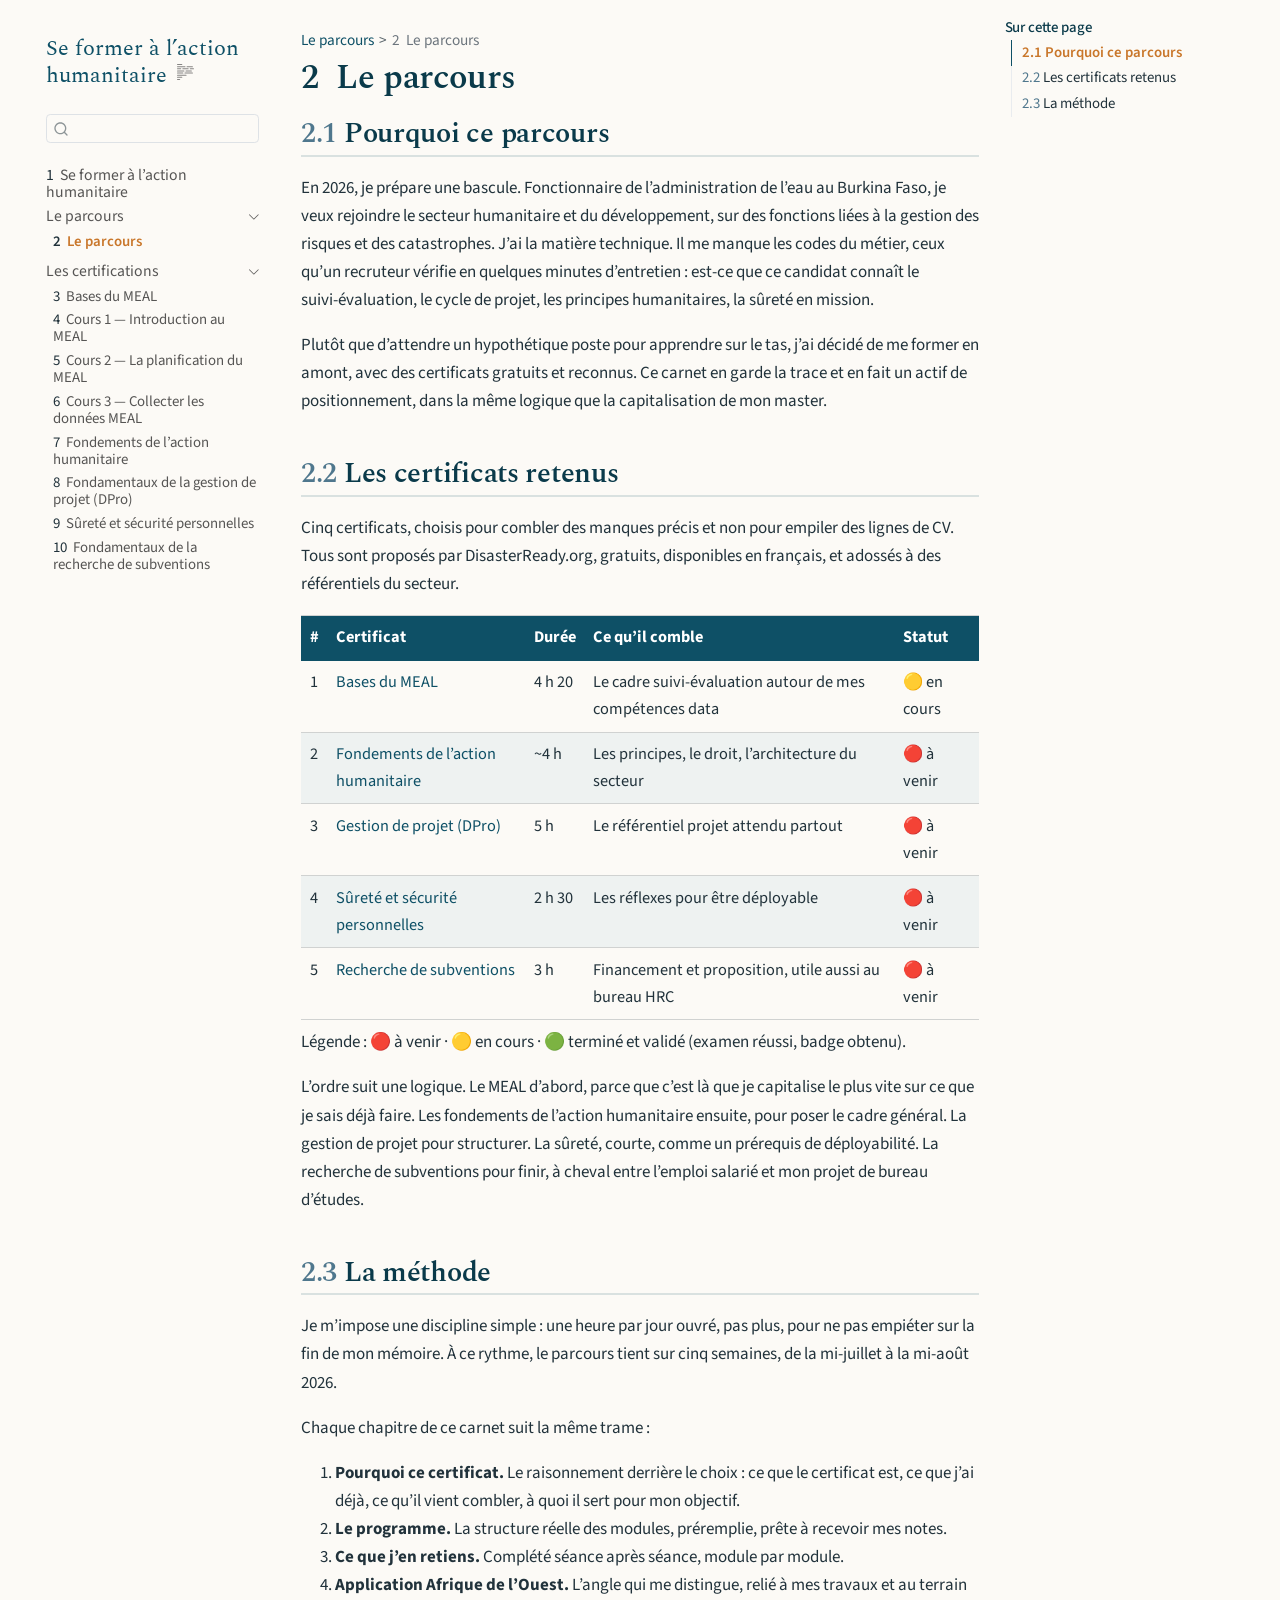
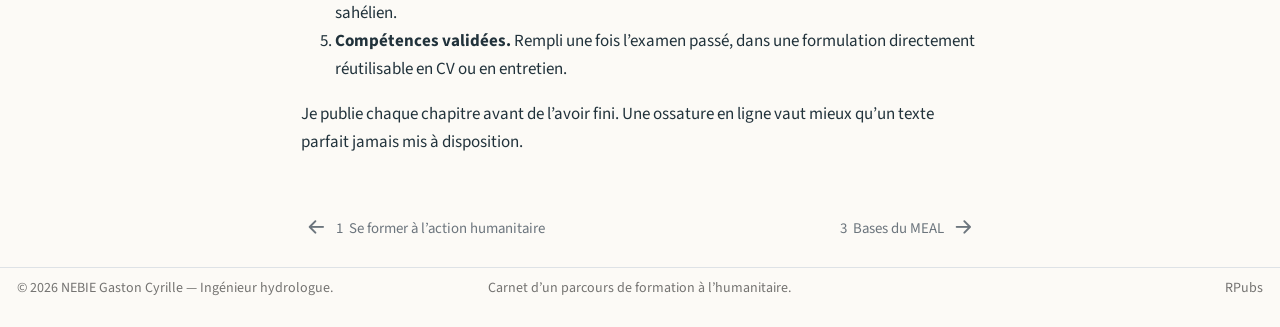
==== commit 1463e0d8: "Ajoute la fiche du cours 3 MEAL: collecter les donnees Fiche de revision autonome: outils de collect" ====
--- a/docs/00_le_parcours.html
+++ b/docs/00_le_parcours.html
@@ -165,26 +165,32 @@
 </li>
           <li class="sidebar-item">
   <div class="sidebar-item-container"> 
+  <a href="./01_meal_c3_collecte.html" class="sidebar-item-text sidebar-link">
+ <span class="menu-text"><span class="chapter-number">6</span>&nbsp; <span class="chapter-title">Cours 3 — Collecter les données MEAL</span></span></a>
+  </div>
+</li>
+          <li class="sidebar-item">
+  <div class="sidebar-item-container"> 
   <a href="./02_action_humanitaire.html" class="sidebar-item-text sidebar-link">
- <span class="menu-text"><span class="chapter-number">6</span>&nbsp; <span class="chapter-title">Fondements de l’action humanitaire</span></span></a>
+ <span class="menu-text"><span class="chapter-number">7</span>&nbsp; <span class="chapter-title">Fondements de l’action humanitaire</span></span></a>
   </div>
 </li>
           <li class="sidebar-item">
   <div class="sidebar-item-container"> 
   <a href="./03_gestion_projet.html" class="sidebar-item-text sidebar-link">
- <span class="menu-text"><span class="chapter-number">7</span>&nbsp; <span class="chapter-title">Fondamentaux de la gestion de projet (DPro)</span></span></a>
+ <span class="menu-text"><span class="chapter-number">8</span>&nbsp; <span class="chapter-title">Fondamentaux de la gestion de projet (DPro)</span></span></a>
   </div>
 </li>
           <li class="sidebar-item">
   <div class="sidebar-item-container"> 
   <a href="./04_surete_securite.html" class="sidebar-item-text sidebar-link">
- <span class="menu-text"><span class="chapter-number">8</span>&nbsp; <span class="chapter-title">Sûreté et sécurité personnelles</span></span></a>
+ <span class="menu-text"><span class="chapter-number">9</span>&nbsp; <span class="chapter-title">Sûreté et sécurité personnelles</span></span></a>
   </div>
 </li>
           <li class="sidebar-item">
   <div class="sidebar-item-container"> 
   <a href="./05_recherche_subventions.html" class="sidebar-item-text sidebar-link">
- <span class="menu-text"><span class="chapter-number">9</span>&nbsp; <span class="chapter-title">Fondamentaux de la recherche de subventions</span></span></a>
+ <span class="menu-text"><span class="chapter-number">10</span>&nbsp; <span class="chapter-title">Fondamentaux de la recherche de subventions</span></span></a>
   </div>
 </li>
       </ul>
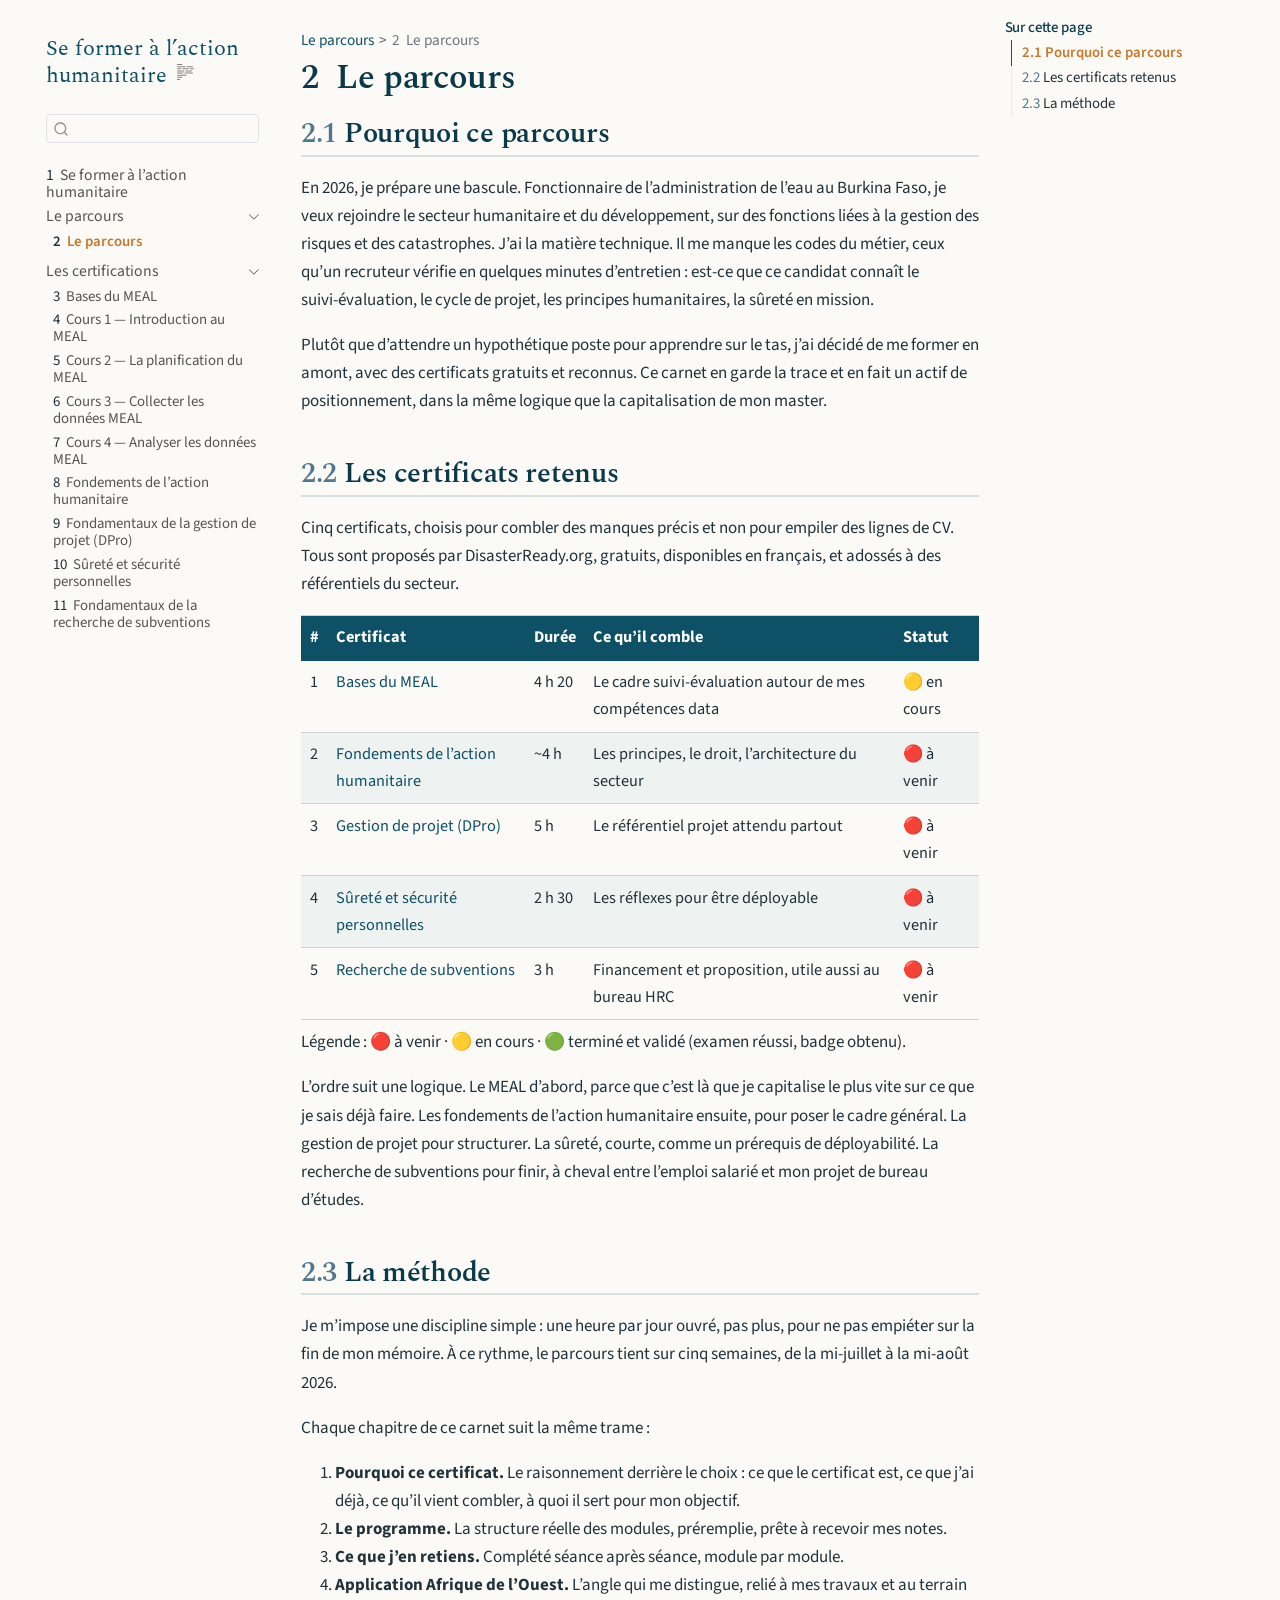
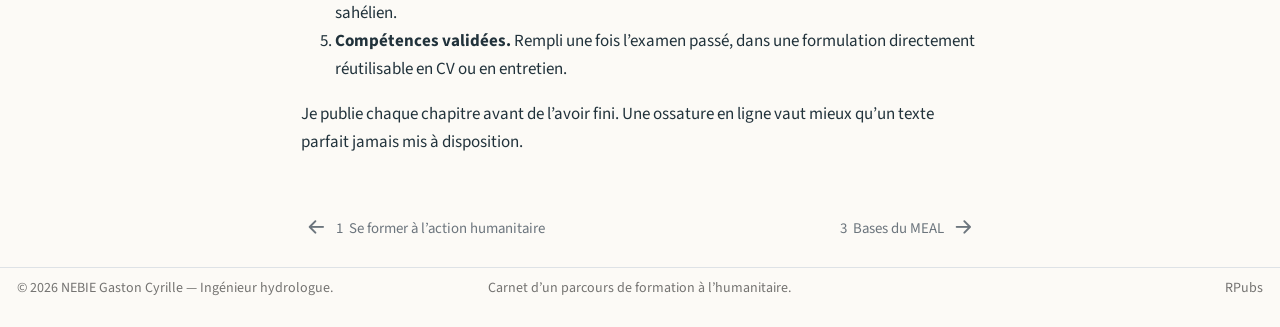
==== commit ddcc1ca6: "Ajoute la fiche du cours 4 MEAL: analyser les donnees Fiche de revision autonome: analyse descriptiv" ====
--- a/docs/00_le_parcours.html
+++ b/docs/00_le_parcours.html
@@ -171,26 +171,32 @@
 </li>
           <li class="sidebar-item">
   <div class="sidebar-item-container"> 
+  <a href="./01_meal_c4_analyse.html" class="sidebar-item-text sidebar-link">
+ <span class="menu-text"><span class="chapter-number">7</span>&nbsp; <span class="chapter-title">Cours 4 — Analyser les données MEAL</span></span></a>
+  </div>
+</li>
+          <li class="sidebar-item">
+  <div class="sidebar-item-container"> 
   <a href="./02_action_humanitaire.html" class="sidebar-item-text sidebar-link">
- <span class="menu-text"><span class="chapter-number">7</span>&nbsp; <span class="chapter-title">Fondements de l’action humanitaire</span></span></a>
+ <span class="menu-text"><span class="chapter-number">8</span>&nbsp; <span class="chapter-title">Fondements de l’action humanitaire</span></span></a>
   </div>
 </li>
           <li class="sidebar-item">
   <div class="sidebar-item-container"> 
   <a href="./03_gestion_projet.html" class="sidebar-item-text sidebar-link">
- <span class="menu-text"><span class="chapter-number">8</span>&nbsp; <span class="chapter-title">Fondamentaux de la gestion de projet (DPro)</span></span></a>
+ <span class="menu-text"><span class="chapter-number">9</span>&nbsp; <span class="chapter-title">Fondamentaux de la gestion de projet (DPro)</span></span></a>
   </div>
 </li>
           <li class="sidebar-item">
   <div class="sidebar-item-container"> 
   <a href="./04_surete_securite.html" class="sidebar-item-text sidebar-link">
- <span class="menu-text"><span class="chapter-number">9</span>&nbsp; <span class="chapter-title">Sûreté et sécurité personnelles</span></span></a>
+ <span class="menu-text"><span class="chapter-number">10</span>&nbsp; <span class="chapter-title">Sûreté et sécurité personnelles</span></span></a>
   </div>
 </li>
           <li class="sidebar-item">
   <div class="sidebar-item-container"> 
   <a href="./05_recherche_subventions.html" class="sidebar-item-text sidebar-link">
- <span class="menu-text"><span class="chapter-number">10</span>&nbsp; <span class="chapter-title">Fondamentaux de la recherche de subventions</span></span></a>
+ <span class="menu-text"><span class="chapter-number">11</span>&nbsp; <span class="chapter-title">Fondamentaux de la recherche de subventions</span></span></a>
   </div>
 </li>
       </ul>
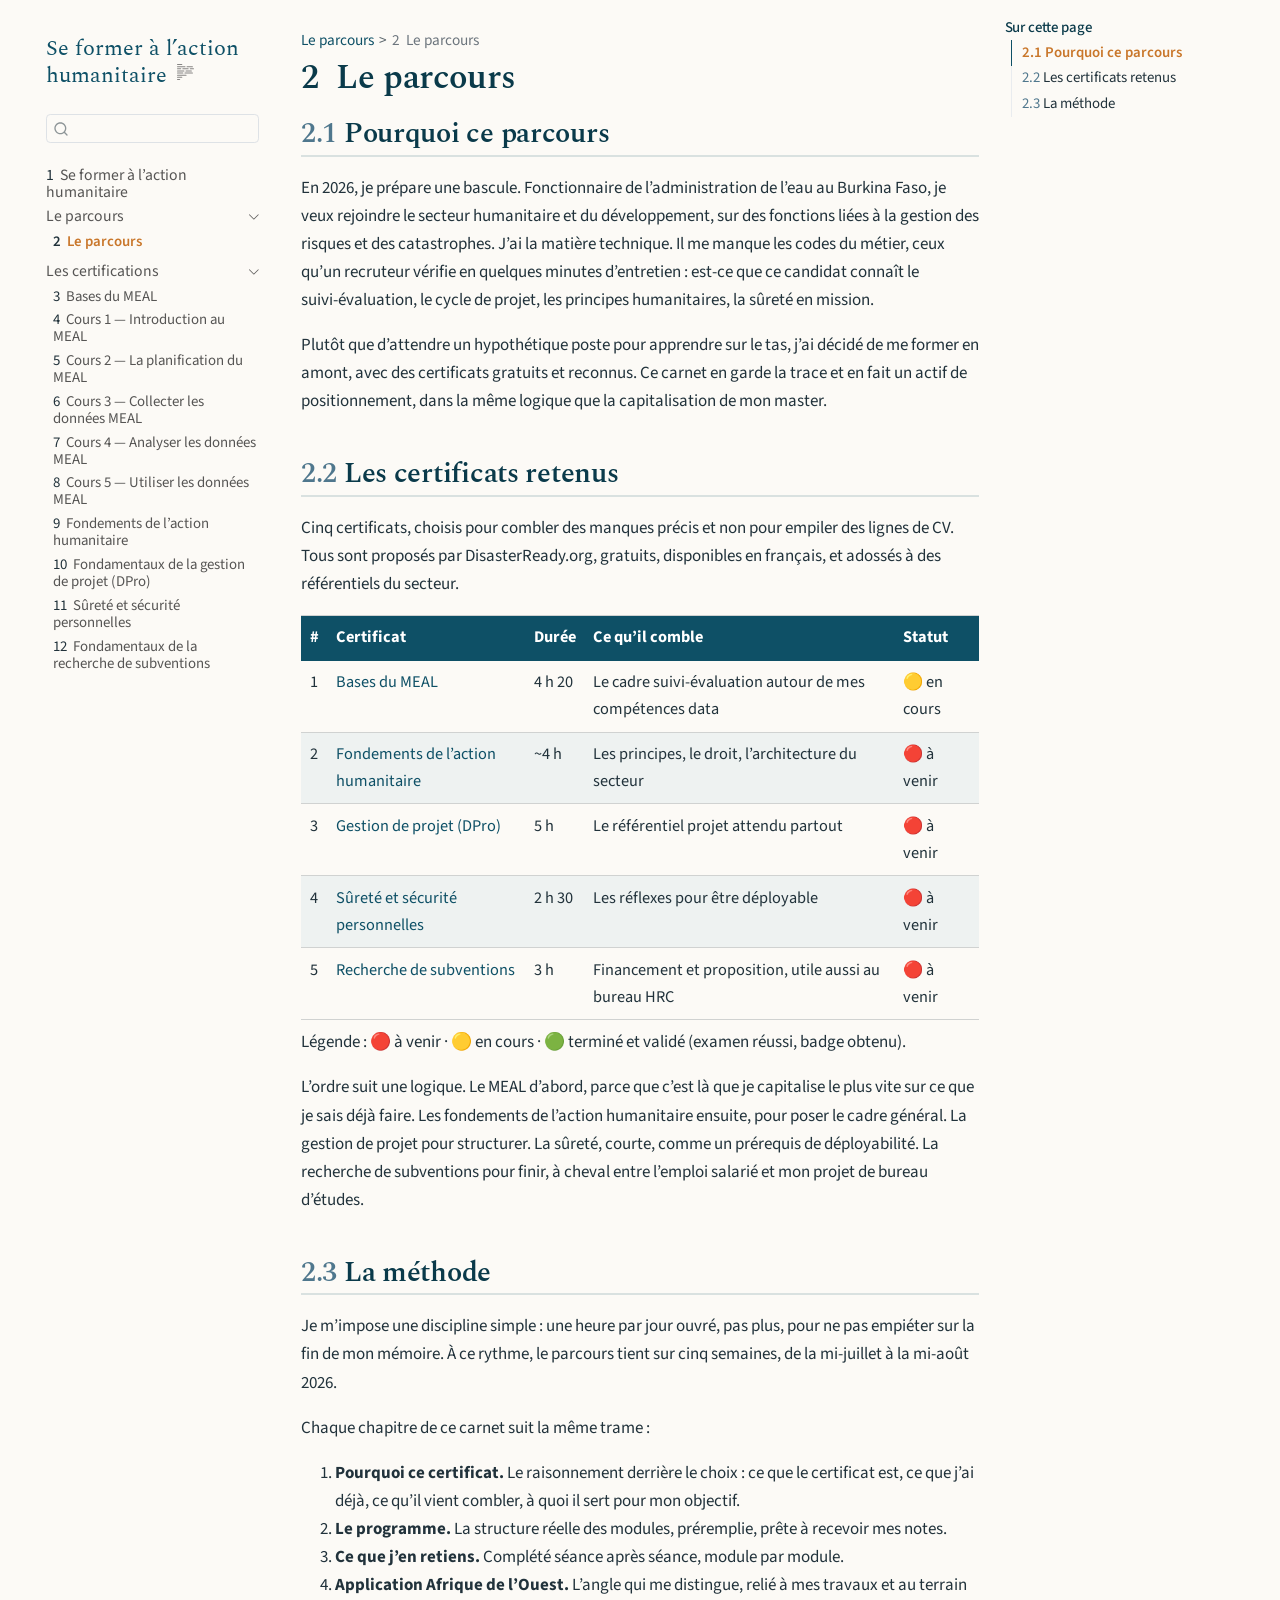
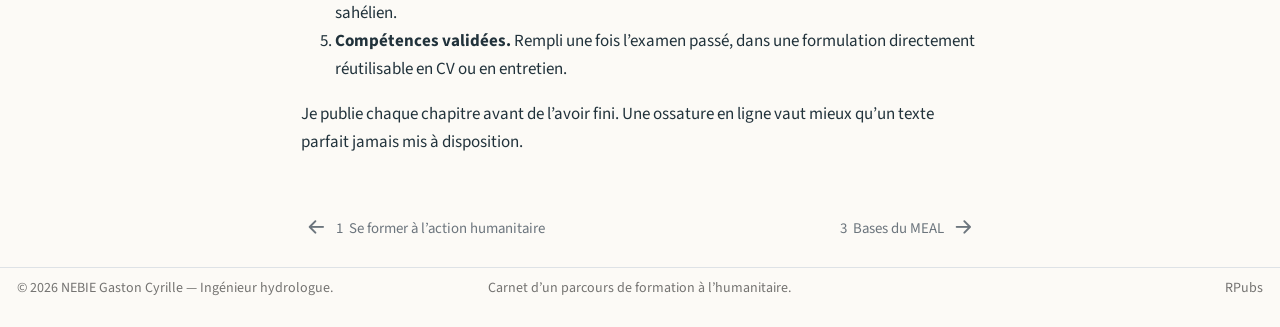
==== commit b7a3feaa: "Ajoute la fiche du cours 5 MEAL: utiliser les donnees Fiche de revision autonome: quatre usages (rep" ====
--- a/docs/00_le_parcours.html
+++ b/docs/00_le_parcours.html
@@ -177,26 +177,32 @@
 </li>
           <li class="sidebar-item">
   <div class="sidebar-item-container"> 
+  <a href="./01_meal_c5_utilisation.html" class="sidebar-item-text sidebar-link">
+ <span class="menu-text"><span class="chapter-number">8</span>&nbsp; <span class="chapter-title">Cours 5 — Utiliser les données MEAL</span></span></a>
+  </div>
+</li>
+          <li class="sidebar-item">
+  <div class="sidebar-item-container"> 
   <a href="./02_action_humanitaire.html" class="sidebar-item-text sidebar-link">
- <span class="menu-text"><span class="chapter-number">8</span>&nbsp; <span class="chapter-title">Fondements de l’action humanitaire</span></span></a>
+ <span class="menu-text"><span class="chapter-number">9</span>&nbsp; <span class="chapter-title">Fondements de l’action humanitaire</span></span></a>
   </div>
 </li>
           <li class="sidebar-item">
   <div class="sidebar-item-container"> 
   <a href="./03_gestion_projet.html" class="sidebar-item-text sidebar-link">
- <span class="menu-text"><span class="chapter-number">9</span>&nbsp; <span class="chapter-title">Fondamentaux de la gestion de projet (DPro)</span></span></a>
+ <span class="menu-text"><span class="chapter-number">10</span>&nbsp; <span class="chapter-title">Fondamentaux de la gestion de projet (DPro)</span></span></a>
   </div>
 </li>
           <li class="sidebar-item">
   <div class="sidebar-item-container"> 
   <a href="./04_surete_securite.html" class="sidebar-item-text sidebar-link">
- <span class="menu-text"><span class="chapter-number">10</span>&nbsp; <span class="chapter-title">Sûreté et sécurité personnelles</span></span></a>
+ <span class="menu-text"><span class="chapter-number">11</span>&nbsp; <span class="chapter-title">Sûreté et sécurité personnelles</span></span></a>
   </div>
 </li>
           <li class="sidebar-item">
   <div class="sidebar-item-container"> 
   <a href="./05_recherche_subventions.html" class="sidebar-item-text sidebar-link">
- <span class="menu-text"><span class="chapter-number">11</span>&nbsp; <span class="chapter-title">Fondamentaux de la recherche de subventions</span></span></a>
+ <span class="menu-text"><span class="chapter-number">12</span>&nbsp; <span class="chapter-title">Fondamentaux de la recherche de subventions</span></span></a>
   </div>
 </li>
       </ul>
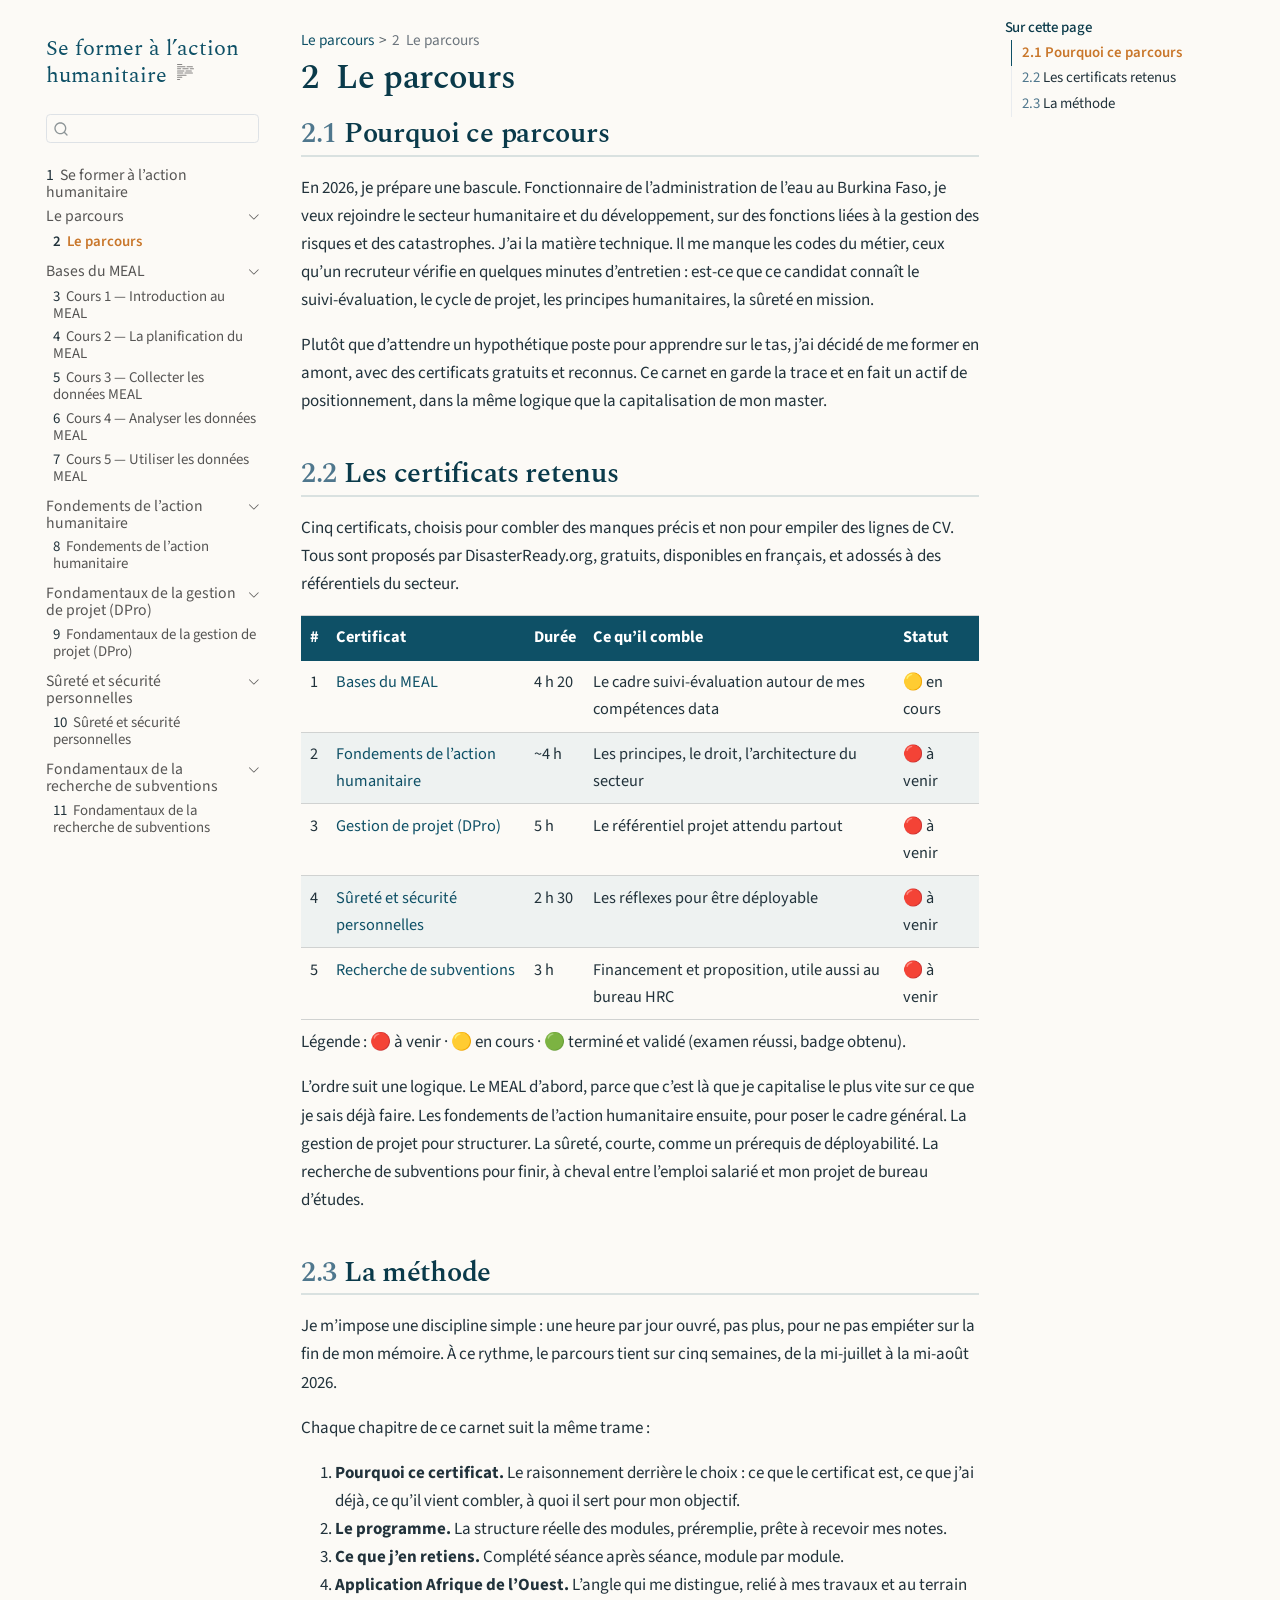
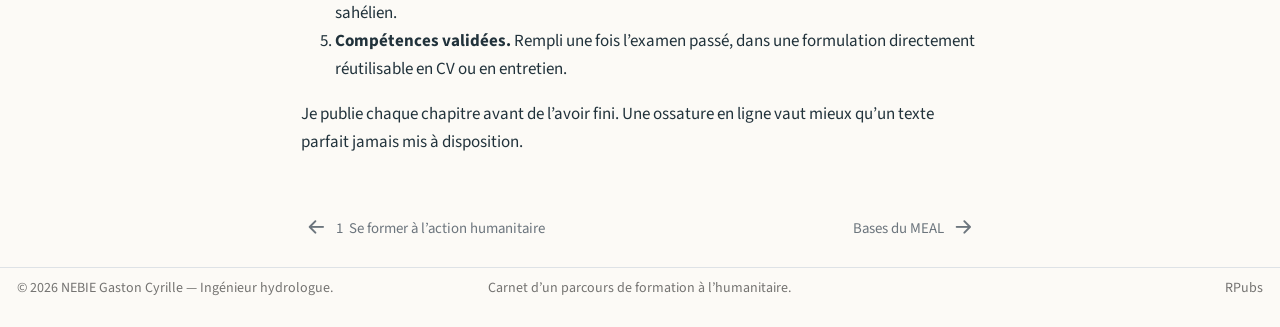
==== commit e731129c: "Restructure la navigation: un certificat = une partie Chaque certificat devient une partie du livre." ====
--- a/docs/00_le_parcours.html
+++ b/docs/00_le_parcours.html
@@ -138,8 +138,8 @@
   </li>
         <li class="sidebar-item sidebar-item-section">
       <div class="sidebar-item-container"> 
-            <a class="sidebar-item-text sidebar-link text-start" data-bs-toggle="collapse" data-bs-target="#quarto-sidebar-section-2" role="navigation" aria-expanded="true">
- <span class="menu-text">Les certifications</span></a>
+            <a href="./01_meal.html" class="sidebar-item-text sidebar-link">
+ <span class="menu-text">Bases du MEAL</span></a>
           <a class="sidebar-item-toggle text-start" data-bs-toggle="collapse" data-bs-target="#quarto-sidebar-section-2" role="navigation" aria-expanded="true" aria-label="Basculer la section">
             <i class="bi bi-chevron-right ms-2"></i>
           </a> 
@@ -147,62 +147,100 @@
       <ul id="quarto-sidebar-section-2" class="collapse list-unstyled sidebar-section depth1 show">  
           <li class="sidebar-item">
   <div class="sidebar-item-container"> 
-  <a href="./01_meal.html" class="sidebar-item-text sidebar-link">
- <span class="menu-text"><span class="chapter-number">3</span>&nbsp; <span class="chapter-title">Bases du MEAL</span></span></a>
-  </div>
-</li>
-          <li class="sidebar-item">
-  <div class="sidebar-item-container"> 
   <a href="./01_meal_c1_introduction.html" class="sidebar-item-text sidebar-link">
- <span class="menu-text"><span class="chapter-number">4</span>&nbsp; <span class="chapter-title">Cours 1 — Introduction au MEAL</span></span></a>
+ <span class="menu-text"><span class="chapter-number">3</span>&nbsp; <span class="chapter-title">Cours 1 — Introduction au MEAL</span></span></a>
   </div>
 </li>
           <li class="sidebar-item">
   <div class="sidebar-item-container"> 
   <a href="./01_meal_c2_planification.html" class="sidebar-item-text sidebar-link">
- <span class="menu-text"><span class="chapter-number">5</span>&nbsp; <span class="chapter-title">Cours 2 — La planification du MEAL</span></span></a>
+ <span class="menu-text"><span class="chapter-number">4</span>&nbsp; <span class="chapter-title">Cours 2 — La planification du MEAL</span></span></a>
   </div>
 </li>
           <li class="sidebar-item">
   <div class="sidebar-item-container"> 
   <a href="./01_meal_c3_collecte.html" class="sidebar-item-text sidebar-link">
- <span class="menu-text"><span class="chapter-number">6</span>&nbsp; <span class="chapter-title">Cours 3 — Collecter les données MEAL</span></span></a>
+ <span class="menu-text"><span class="chapter-number">5</span>&nbsp; <span class="chapter-title">Cours 3 — Collecter les données MEAL</span></span></a>
   </div>
 </li>
           <li class="sidebar-item">
   <div class="sidebar-item-container"> 
   <a href="./01_meal_c4_analyse.html" class="sidebar-item-text sidebar-link">
- <span class="menu-text"><span class="chapter-number">7</span>&nbsp; <span class="chapter-title">Cours 4 — Analyser les données MEAL</span></span></a>
+ <span class="menu-text"><span class="chapter-number">6</span>&nbsp; <span class="chapter-title">Cours 4 — Analyser les données MEAL</span></span></a>
   </div>
 </li>
           <li class="sidebar-item">
   <div class="sidebar-item-container"> 
   <a href="./01_meal_c5_utilisation.html" class="sidebar-item-text sidebar-link">
- <span class="menu-text"><span class="chapter-number">8</span>&nbsp; <span class="chapter-title">Cours 5 — Utiliser les données MEAL</span></span></a>
-  </div>
-</li>
+ <span class="menu-text"><span class="chapter-number">7</span>&nbsp; <span class="chapter-title">Cours 5 — Utiliser les données MEAL</span></span></a>
+  </div>
+</li>
+      </ul>
+  </li>
+        <li class="sidebar-item sidebar-item-section">
+      <div class="sidebar-item-container"> 
+            <a class="sidebar-item-text sidebar-link text-start" data-bs-toggle="collapse" data-bs-target="#quarto-sidebar-section-3" role="navigation" aria-expanded="true">
+ <span class="menu-text">Fondements de l’action humanitaire</span></a>
+          <a class="sidebar-item-toggle text-start" data-bs-toggle="collapse" data-bs-target="#quarto-sidebar-section-3" role="navigation" aria-expanded="true" aria-label="Basculer la section">
+            <i class="bi bi-chevron-right ms-2"></i>
+          </a> 
+      </div>
+      <ul id="quarto-sidebar-section-3" class="collapse list-unstyled sidebar-section depth1 show">  
           <li class="sidebar-item">
   <div class="sidebar-item-container"> 
   <a href="./02_action_humanitaire.html" class="sidebar-item-text sidebar-link">
- <span class="menu-text"><span class="chapter-number">9</span>&nbsp; <span class="chapter-title">Fondements de l’action humanitaire</span></span></a>
-  </div>
-</li>
+ <span class="menu-text"><span class="chapter-number">8</span>&nbsp; <span class="chapter-title">Fondements de l’action humanitaire</span></span></a>
+  </div>
+</li>
+      </ul>
+  </li>
+        <li class="sidebar-item sidebar-item-section">
+      <div class="sidebar-item-container"> 
+            <a class="sidebar-item-text sidebar-link text-start" data-bs-toggle="collapse" data-bs-target="#quarto-sidebar-section-4" role="navigation" aria-expanded="true">
+ <span class="menu-text">Fondamentaux de la gestion de projet (DPro)</span></a>
+          <a class="sidebar-item-toggle text-start" data-bs-toggle="collapse" data-bs-target="#quarto-sidebar-section-4" role="navigation" aria-expanded="true" aria-label="Basculer la section">
+            <i class="bi bi-chevron-right ms-2"></i>
+          </a> 
+      </div>
+      <ul id="quarto-sidebar-section-4" class="collapse list-unstyled sidebar-section depth1 show">  
           <li class="sidebar-item">
   <div class="sidebar-item-container"> 
   <a href="./03_gestion_projet.html" class="sidebar-item-text sidebar-link">
- <span class="menu-text"><span class="chapter-number">10</span>&nbsp; <span class="chapter-title">Fondamentaux de la gestion de projet (DPro)</span></span></a>
-  </div>
-</li>
+ <span class="menu-text"><span class="chapter-number">9</span>&nbsp; <span class="chapter-title">Fondamentaux de la gestion de projet (DPro)</span></span></a>
+  </div>
+</li>
+      </ul>
+  </li>
+        <li class="sidebar-item sidebar-item-section">
+      <div class="sidebar-item-container"> 
+            <a class="sidebar-item-text sidebar-link text-start" data-bs-toggle="collapse" data-bs-target="#quarto-sidebar-section-5" role="navigation" aria-expanded="true">
+ <span class="menu-text">Sûreté et sécurité personnelles</span></a>
+          <a class="sidebar-item-toggle text-start" data-bs-toggle="collapse" data-bs-target="#quarto-sidebar-section-5" role="navigation" aria-expanded="true" aria-label="Basculer la section">
+            <i class="bi bi-chevron-right ms-2"></i>
+          </a> 
+      </div>
+      <ul id="quarto-sidebar-section-5" class="collapse list-unstyled sidebar-section depth1 show">  
           <li class="sidebar-item">
   <div class="sidebar-item-container"> 
   <a href="./04_surete_securite.html" class="sidebar-item-text sidebar-link">
- <span class="menu-text"><span class="chapter-number">11</span>&nbsp; <span class="chapter-title">Sûreté et sécurité personnelles</span></span></a>
-  </div>
-</li>
+ <span class="menu-text"><span class="chapter-number">10</span>&nbsp; <span class="chapter-title">Sûreté et sécurité personnelles</span></span></a>
+  </div>
+</li>
+      </ul>
+  </li>
+        <li class="sidebar-item sidebar-item-section">
+      <div class="sidebar-item-container"> 
+            <a class="sidebar-item-text sidebar-link text-start" data-bs-toggle="collapse" data-bs-target="#quarto-sidebar-section-6" role="navigation" aria-expanded="true">
+ <span class="menu-text">Fondamentaux de la recherche de subventions</span></a>
+          <a class="sidebar-item-toggle text-start" data-bs-toggle="collapse" data-bs-target="#quarto-sidebar-section-6" role="navigation" aria-expanded="true" aria-label="Basculer la section">
+            <i class="bi bi-chevron-right ms-2"></i>
+          </a> 
+      </div>
+      <ul id="quarto-sidebar-section-6" class="collapse list-unstyled sidebar-section depth1 show">  
           <li class="sidebar-item">
   <div class="sidebar-item-container"> 
   <a href="./05_recherche_subventions.html" class="sidebar-item-text sidebar-link">
- <span class="menu-text"><span class="chapter-number">12</span>&nbsp; <span class="chapter-title">Fondamentaux de la recherche de subventions</span></span></a>
+ <span class="menu-text"><span class="chapter-number">11</span>&nbsp; <span class="chapter-title">Fondamentaux de la recherche de subventions</span></span></a>
   </div>
 </li>
       </ul>
@@ -746,7 +784,7 @@
   </div>
   <div class="nav-page nav-page-next">
       <a href="./01_meal.html" class="pagination-link" aria-label="Bases du MEAL">
-        <span class="nav-page-text"><span class="chapter-number">3</span>&nbsp; <span class="chapter-title">Bases du MEAL</span></span> <i class="bi bi-arrow-right-short"></i>
+        <span class="nav-page-text">Bases du MEAL</span> <i class="bi bi-arrow-right-short"></i>
       </a>
   </div>
 </nav>
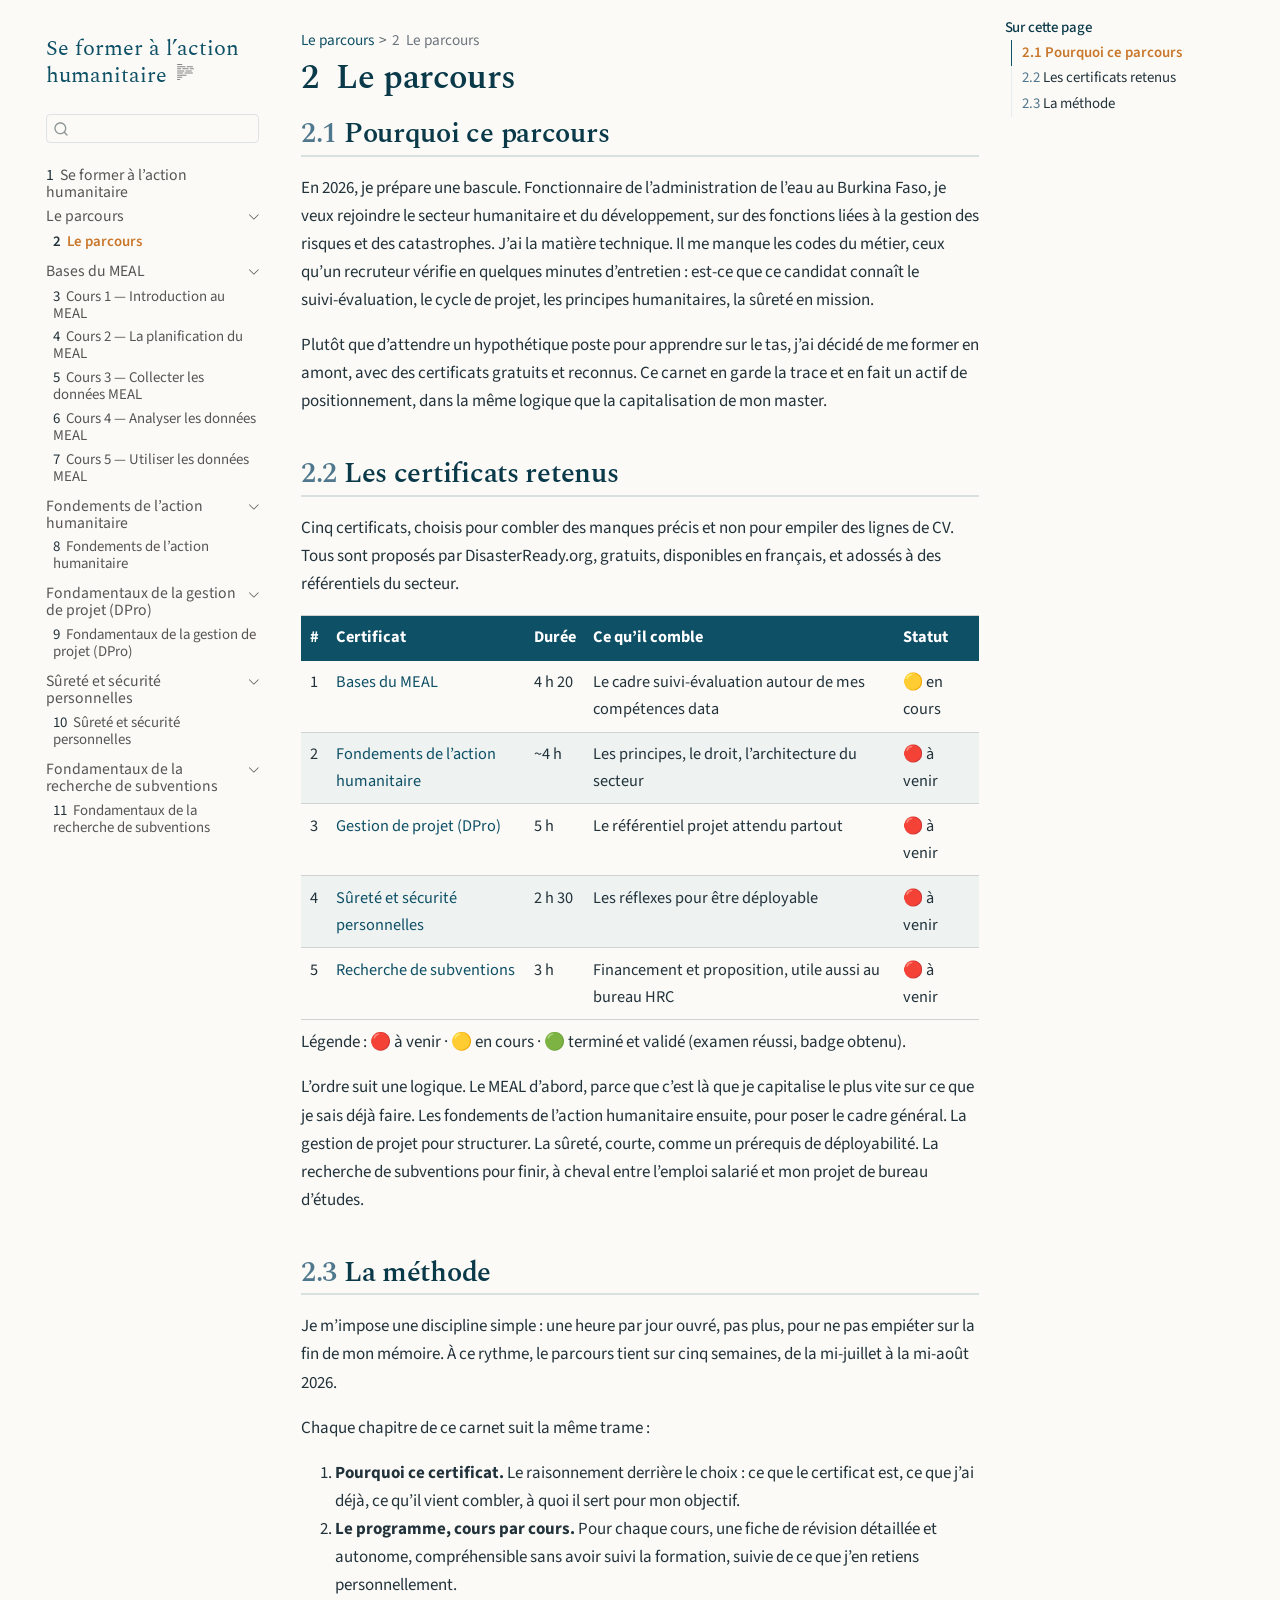
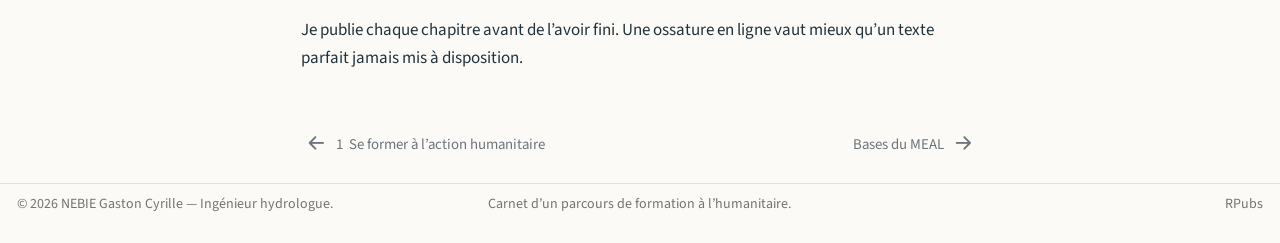
==== commit 221adfc8: "Allege la page de synthese MEAL: retire les sections placeholder Supprime les sections vides Examen," ====
--- a/docs/00_le_parcours.html
+++ b/docs/00_le_parcours.html
@@ -348,10 +348,7 @@
 <p>Chaque chapitre de ce carnet suit la même trame :</p>
 <ol type="1">
 <li><strong>Pourquoi ce certificat.</strong> Le raisonnement derrière le choix : ce que le certificat est, ce que j’ai déjà, ce qu’il vient combler, à quoi il sert pour mon objectif.</li>
-<li><strong>Le programme.</strong> La structure réelle des modules, préremplie, prête à recevoir mes notes.</li>
-<li><strong>Ce que j’en retiens.</strong> Complété séance après séance, module par module.</li>
-<li><strong>Application Afrique de l’Ouest.</strong> L’angle qui me distingue, relié à mes travaux et au terrain sahélien.</li>
-<li><strong>Compétences validées.</strong> Rempli une fois l’examen passé, dans une formulation directement réutilisable en CV ou en entretien.</li>
+<li><strong>Le programme, cours par cours.</strong> Pour chaque cours, une fiche de révision détaillée et autonome, compréhensible sans avoir suivi la formation, suivie de ce que j’en retiens personnellement.</li>
 </ol>
 <p>Je publie chaque chapitre avant de l’avoir fini. Une ossature en ligne vaut mieux qu’un texte parfait jamais mis à disposition.</p>
 
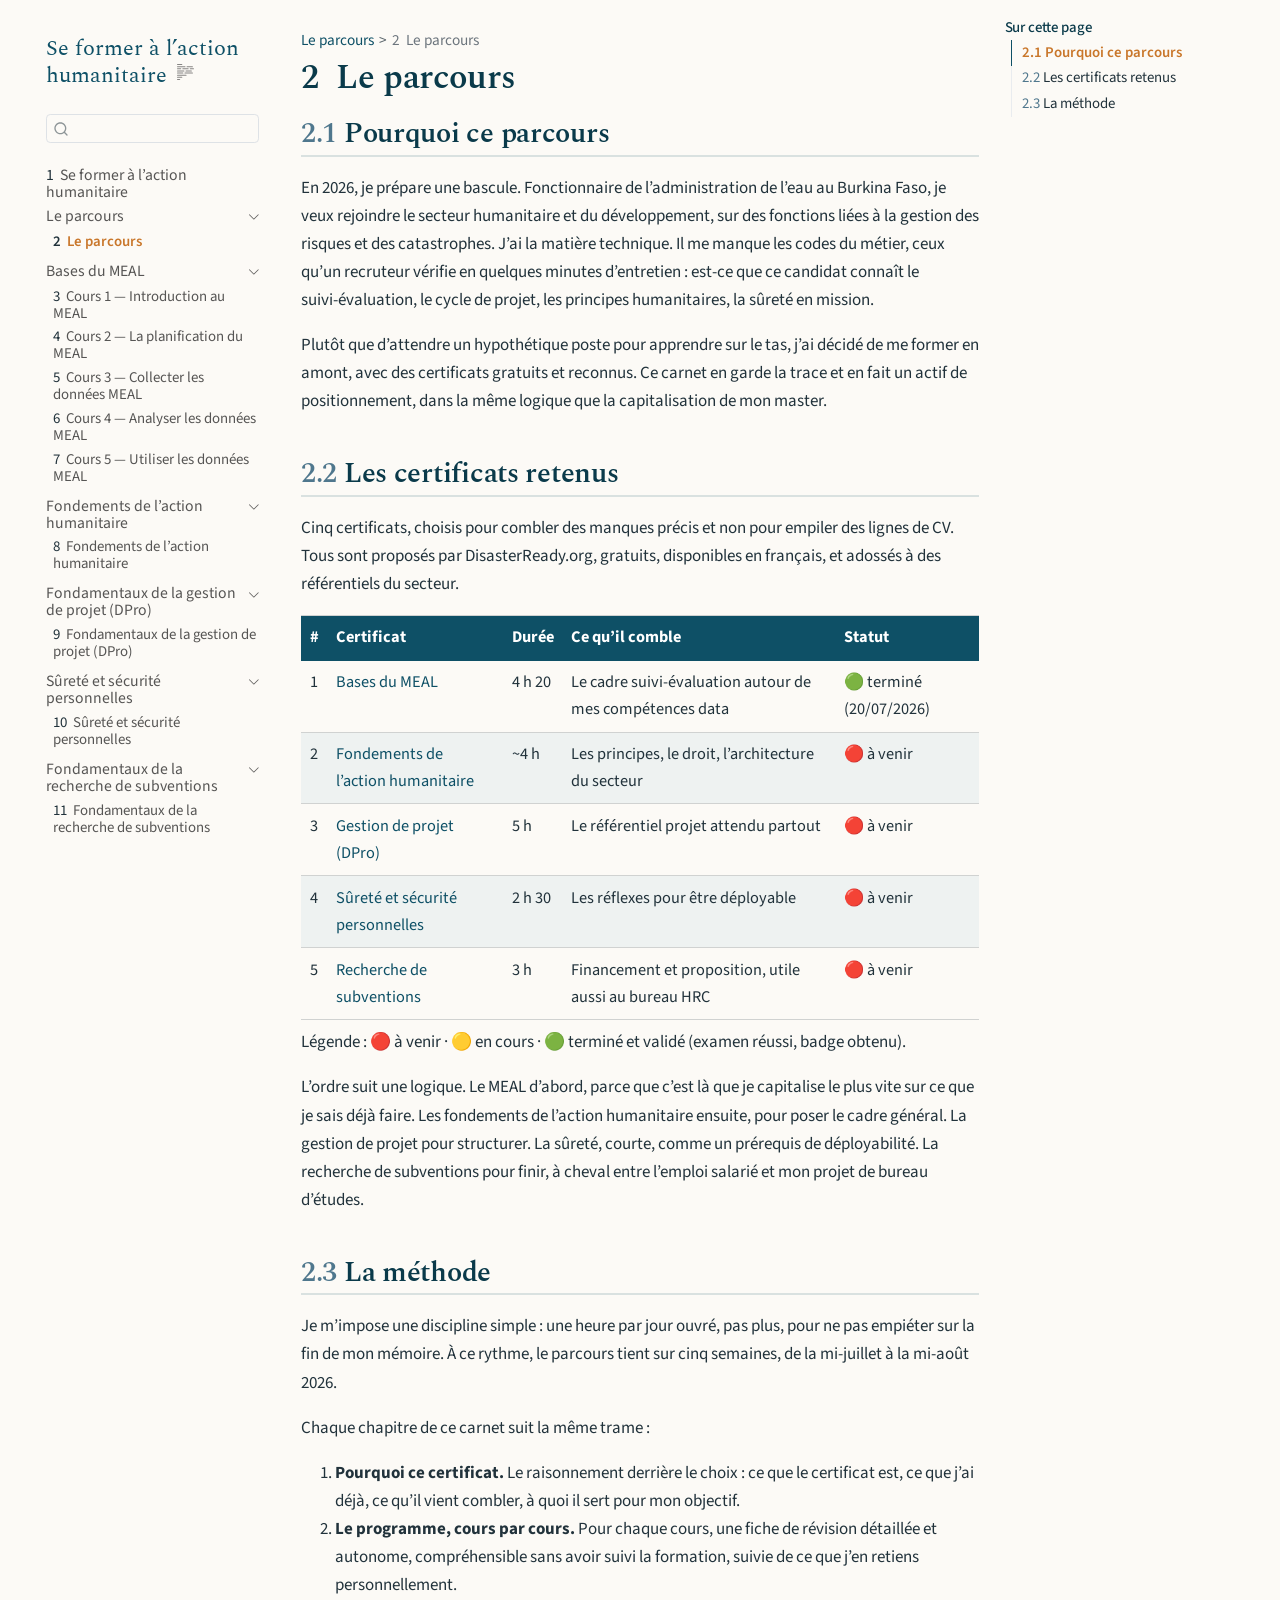
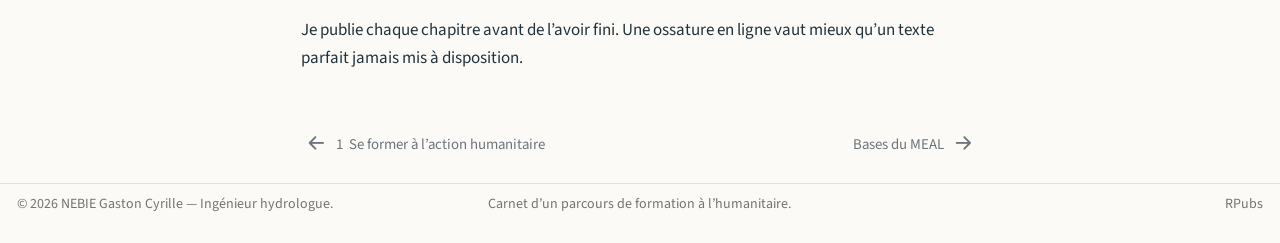
==== commit 7d9356df: "Marque le certificat MEAL comme obtenu (20 juillet 2026) Statut passe a termine dans la page Le parc" ====
--- a/docs/00_le_parcours.html
+++ b/docs/00_le_parcours.html
@@ -307,7 +307,7 @@
 <td><a href="./01_meal.html">Bases du MEAL</a></td>
 <td>4 h 20</td>
 <td>Le cadre suivi-évaluation autour de mes compétences data</td>
-<td>🟡 en cours</td>
+<td>🟢 terminé (20/07/2026)</td>
 </tr>
 <tr class="even">
 <td>2</td>
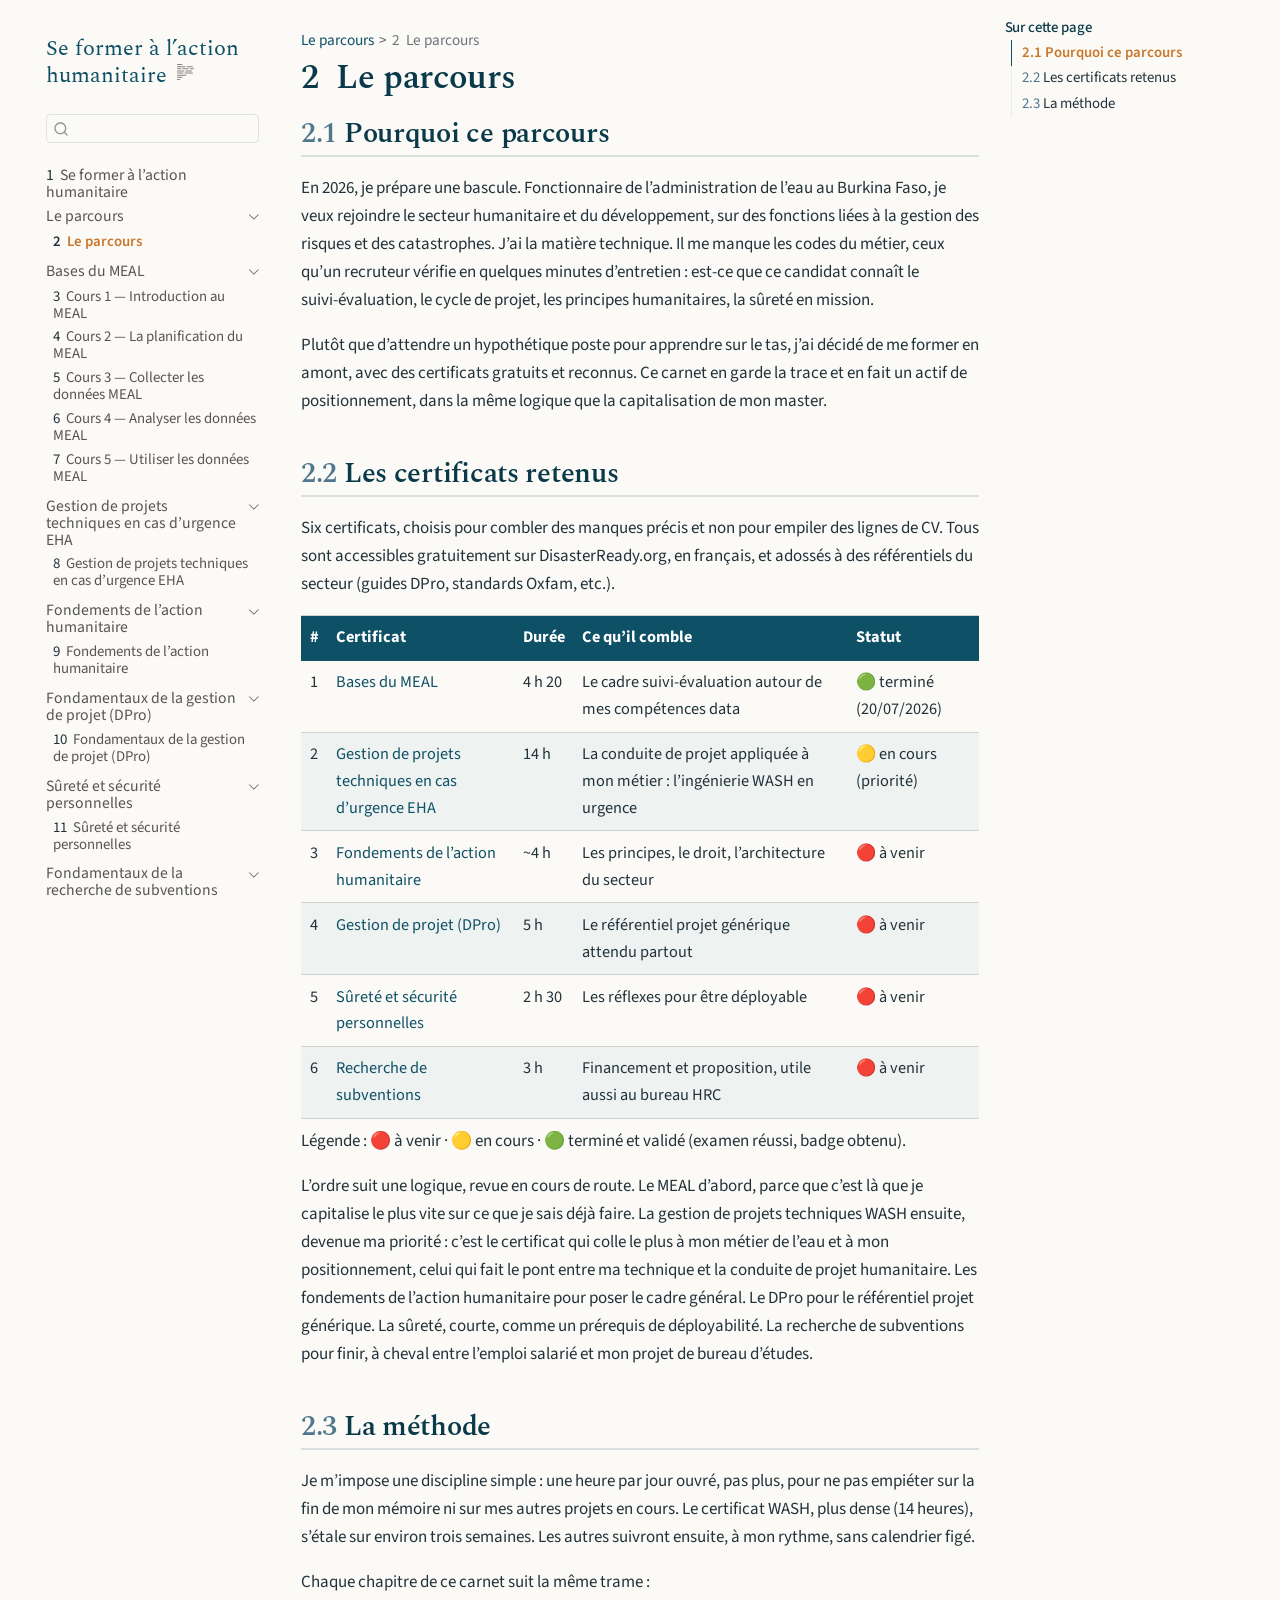
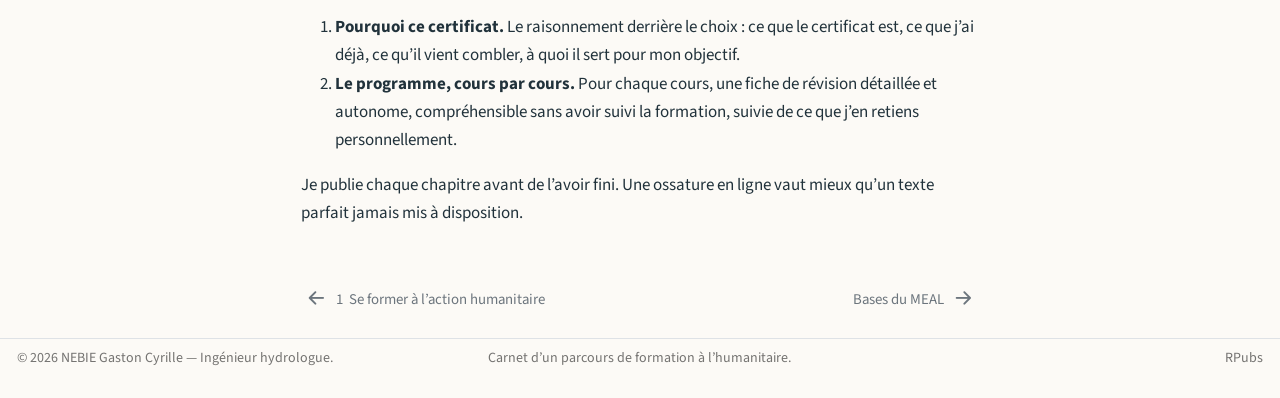
==== commit 68789638: "Ajoute le certificat WASH (Oxfam TPM EHA) en priorite n2 Nouveau certificat "Gestion de projets tech" ====
--- a/docs/00_le_parcours.html
+++ b/docs/00_le_parcours.html
@@ -180,7 +180,7 @@
         <li class="sidebar-item sidebar-item-section">
       <div class="sidebar-item-container"> 
             <a class="sidebar-item-text sidebar-link text-start" data-bs-toggle="collapse" data-bs-target="#quarto-sidebar-section-3" role="navigation" aria-expanded="true">
- <span class="menu-text">Fondements de l’action humanitaire</span></a>
+ <span class="menu-text">Gestion de projets techniques en cas d’urgence EHA</span></a>
           <a class="sidebar-item-toggle text-start" data-bs-toggle="collapse" data-bs-target="#quarto-sidebar-section-3" role="navigation" aria-expanded="true" aria-label="Basculer la section">
             <i class="bi bi-chevron-right ms-2"></i>
           </a> 
@@ -188,8 +188,8 @@
       <ul id="quarto-sidebar-section-3" class="collapse list-unstyled sidebar-section depth1 show">  
           <li class="sidebar-item">
   <div class="sidebar-item-container"> 
-  <a href="./02_action_humanitaire.html" class="sidebar-item-text sidebar-link">
- <span class="menu-text"><span class="chapter-number">8</span>&nbsp; <span class="chapter-title">Fondements de l’action humanitaire</span></span></a>
+  <a href="./06_wash_tpm.html" class="sidebar-item-text sidebar-link">
+ <span class="menu-text"><span class="chapter-number">8</span>&nbsp; <span class="chapter-title">Gestion de projets techniques en cas d’urgence EHA</span></span></a>
   </div>
 </li>
       </ul>
@@ -197,7 +197,7 @@
         <li class="sidebar-item sidebar-item-section">
       <div class="sidebar-item-container"> 
             <a class="sidebar-item-text sidebar-link text-start" data-bs-toggle="collapse" data-bs-target="#quarto-sidebar-section-4" role="navigation" aria-expanded="true">
- <span class="menu-text">Fondamentaux de la gestion de projet (DPro)</span></a>
+ <span class="menu-text">Fondements de l’action humanitaire</span></a>
           <a class="sidebar-item-toggle text-start" data-bs-toggle="collapse" data-bs-target="#quarto-sidebar-section-4" role="navigation" aria-expanded="true" aria-label="Basculer la section">
             <i class="bi bi-chevron-right ms-2"></i>
           </a> 
@@ -205,8 +205,8 @@
       <ul id="quarto-sidebar-section-4" class="collapse list-unstyled sidebar-section depth1 show">  
           <li class="sidebar-item">
   <div class="sidebar-item-container"> 
-  <a href="./03_gestion_projet.html" class="sidebar-item-text sidebar-link">
- <span class="menu-text"><span class="chapter-number">9</span>&nbsp; <span class="chapter-title">Fondamentaux de la gestion de projet (DPro)</span></span></a>
+  <a href="./02_action_humanitaire.html" class="sidebar-item-text sidebar-link">
+ <span class="menu-text"><span class="chapter-number">9</span>&nbsp; <span class="chapter-title">Fondements de l’action humanitaire</span></span></a>
   </div>
 </li>
       </ul>
@@ -214,7 +214,7 @@
         <li class="sidebar-item sidebar-item-section">
       <div class="sidebar-item-container"> 
             <a class="sidebar-item-text sidebar-link text-start" data-bs-toggle="collapse" data-bs-target="#quarto-sidebar-section-5" role="navigation" aria-expanded="true">
- <span class="menu-text">Sûreté et sécurité personnelles</span></a>
+ <span class="menu-text">Fondamentaux de la gestion de projet (DPro)</span></a>
           <a class="sidebar-item-toggle text-start" data-bs-toggle="collapse" data-bs-target="#quarto-sidebar-section-5" role="navigation" aria-expanded="true" aria-label="Basculer la section">
             <i class="bi bi-chevron-right ms-2"></i>
           </a> 
@@ -222,8 +222,8 @@
       <ul id="quarto-sidebar-section-5" class="collapse list-unstyled sidebar-section depth1 show">  
           <li class="sidebar-item">
   <div class="sidebar-item-container"> 
-  <a href="./04_surete_securite.html" class="sidebar-item-text sidebar-link">
- <span class="menu-text"><span class="chapter-number">10</span>&nbsp; <span class="chapter-title">Sûreté et sécurité personnelles</span></span></a>
+  <a href="./03_gestion_projet.html" class="sidebar-item-text sidebar-link">
+ <span class="menu-text"><span class="chapter-number">10</span>&nbsp; <span class="chapter-title">Fondamentaux de la gestion de projet (DPro)</span></span></a>
   </div>
 </li>
       </ul>
@@ -231,7 +231,7 @@
         <li class="sidebar-item sidebar-item-section">
       <div class="sidebar-item-container"> 
             <a class="sidebar-item-text sidebar-link text-start" data-bs-toggle="collapse" data-bs-target="#quarto-sidebar-section-6" role="navigation" aria-expanded="true">
- <span class="menu-text">Fondamentaux de la recherche de subventions</span></a>
+ <span class="menu-text">Sûreté et sécurité personnelles</span></a>
           <a class="sidebar-item-toggle text-start" data-bs-toggle="collapse" data-bs-target="#quarto-sidebar-section-6" role="navigation" aria-expanded="true" aria-label="Basculer la section">
             <i class="bi bi-chevron-right ms-2"></i>
           </a> 
@@ -239,8 +239,25 @@
       <ul id="quarto-sidebar-section-6" class="collapse list-unstyled sidebar-section depth1 show">  
           <li class="sidebar-item">
   <div class="sidebar-item-container"> 
+  <a href="./04_surete_securite.html" class="sidebar-item-text sidebar-link">
+ <span class="menu-text"><span class="chapter-number">11</span>&nbsp; <span class="chapter-title">Sûreté et sécurité personnelles</span></span></a>
+  </div>
+</li>
+      </ul>
+  </li>
+        <li class="sidebar-item sidebar-item-section">
+      <div class="sidebar-item-container"> 
+            <a class="sidebar-item-text sidebar-link text-start" data-bs-toggle="collapse" data-bs-target="#quarto-sidebar-section-7" role="navigation" aria-expanded="true">
+ <span class="menu-text">Fondamentaux de la recherche de subventions</span></a>
+          <a class="sidebar-item-toggle text-start" data-bs-toggle="collapse" data-bs-target="#quarto-sidebar-section-7" role="navigation" aria-expanded="true" aria-label="Basculer la section">
+            <i class="bi bi-chevron-right ms-2"></i>
+          </a> 
+      </div>
+      <ul id="quarto-sidebar-section-7" class="collapse list-unstyled sidebar-section depth1 show">  
+          <li class="sidebar-item">
+  <div class="sidebar-item-container"> 
   <a href="./05_recherche_subventions.html" class="sidebar-item-text sidebar-link">
- <span class="menu-text"><span class="chapter-number">11</span>&nbsp; <span class="chapter-title">Fondamentaux de la recherche de subventions</span></span></a>
+ <span class="menu-text"><span class="chapter-number">12</span>&nbsp; <span class="chapter-title">Fondamentaux de la recherche de subventions</span></span></a>
   </div>
 </li>
       </ul>
@@ -290,7 +307,7 @@
 </section>
 <section id="les-certificats-retenus" class="level2" data-number="2.2">
 <h2 data-number="2.2" class="anchored" data-anchor-id="les-certificats-retenus"><span class="header-section-number">2.2</span> Les certificats retenus</h2>
-<p>Cinq certificats, choisis pour combler des manques précis et non pour empiler des lignes de CV. Tous sont proposés par DisasterReady.org, gratuits, disponibles en français, et adossés à des référentiels du secteur.</p>
+<p>Six certificats, choisis pour combler des manques précis et non pour empiler des lignes de CV. Tous sont accessibles gratuitement sur DisasterReady.org, en français, et adossés à des référentiels du secteur (guides DPro, standards Oxfam, etc.).</p>
 <table class="caption-top table">
 <thead>
 <tr class="header">
@@ -311,27 +328,34 @@
 </tr>
 <tr class="even">
 <td>2</td>
+<td><a href="./06_wash_tpm.html">Gestion de projets techniques en cas d’urgence EHA</a></td>
+<td>14 h</td>
+<td>La conduite de projet appliquée à mon métier : l’ingénierie WASH en urgence</td>
+<td>🟡 en cours (priorité)</td>
+</tr>
+<tr class="odd">
+<td>3</td>
 <td><a href="./02_action_humanitaire.html">Fondements de l’action humanitaire</a></td>
 <td>~4 h</td>
 <td>Les principes, le droit, l’architecture du secteur</td>
 <td>🔴 à venir</td>
 </tr>
-<tr class="odd">
-<td>3</td>
+<tr class="even">
+<td>4</td>
 <td><a href="./03_gestion_projet.html">Gestion de projet (DPro)</a></td>
 <td>5 h</td>
-<td>Le référentiel projet attendu partout</td>
+<td>Le référentiel projet générique attendu partout</td>
 <td>🔴 à venir</td>
 </tr>
-<tr class="even">
-<td>4</td>
+<tr class="odd">
+<td>5</td>
 <td><a href="./04_surete_securite.html">Sûreté et sécurité personnelles</a></td>
 <td>2 h 30</td>
 <td>Les réflexes pour être déployable</td>
 <td>🔴 à venir</td>
 </tr>
-<tr class="odd">
-<td>5</td>
+<tr class="even">
+<td>6</td>
 <td><a href="./05_recherche_subventions.html">Recherche de subventions</a></td>
 <td>3 h</td>
 <td>Financement et proposition, utile aussi au bureau HRC</td>
@@ -340,11 +364,11 @@
 </tbody>
 </table>
 <p>Légende : 🔴 à venir · 🟡 en cours · 🟢 terminé et validé (examen réussi, badge obtenu).</p>
-<p>L’ordre suit une logique. Le MEAL d’abord, parce que c’est là que je capitalise le plus vite sur ce que je sais déjà faire. Les fondements de l’action humanitaire ensuite, pour poser le cadre général. La gestion de projet pour structurer. La sûreté, courte, comme un prérequis de déployabilité. La recherche de subventions pour finir, à cheval entre l’emploi salarié et mon projet de bureau d’études.</p>
+<p>L’ordre suit une logique, revue en cours de route. Le MEAL d’abord, parce que c’est là que je capitalise le plus vite sur ce que je sais déjà faire. La gestion de projets techniques WASH ensuite, devenue ma priorité : c’est le certificat qui colle le plus à mon métier de l’eau et à mon positionnement, celui qui fait le pont entre ma technique et la conduite de projet humanitaire. Les fondements de l’action humanitaire pour poser le cadre général. Le DPro pour le référentiel projet générique. La sûreté, courte, comme un prérequis de déployabilité. La recherche de subventions pour finir, à cheval entre l’emploi salarié et mon projet de bureau d’études.</p>
 </section>
 <section id="la-méthode" class="level2" data-number="2.3">
 <h2 data-number="2.3" class="anchored" data-anchor-id="la-méthode"><span class="header-section-number">2.3</span> La méthode</h2>
-<p>Je m’impose une discipline simple : une heure par jour ouvré, pas plus, pour ne pas empiéter sur la fin de mon mémoire. À ce rythme, le parcours tient sur cinq semaines, de la mi-juillet à la mi-août 2026.</p>
+<p>Je m’impose une discipline simple : une heure par jour ouvré, pas plus, pour ne pas empiéter sur la fin de mon mémoire ni sur mes autres projets en cours. Le certificat WASH, plus dense (14 heures), s’étale sur environ trois semaines. Les autres suivront ensuite, à mon rythme, sans calendrier figé.</p>
 <p>Chaque chapitre de ce carnet suit la même trame :</p>
 <ol type="1">
 <li><strong>Pourquoi ce certificat.</strong> Le raisonnement derrière le choix : ce que le certificat est, ce que j’ai déjà, ce qu’il vient combler, à quoi il sert pour mon objectif.</li>
